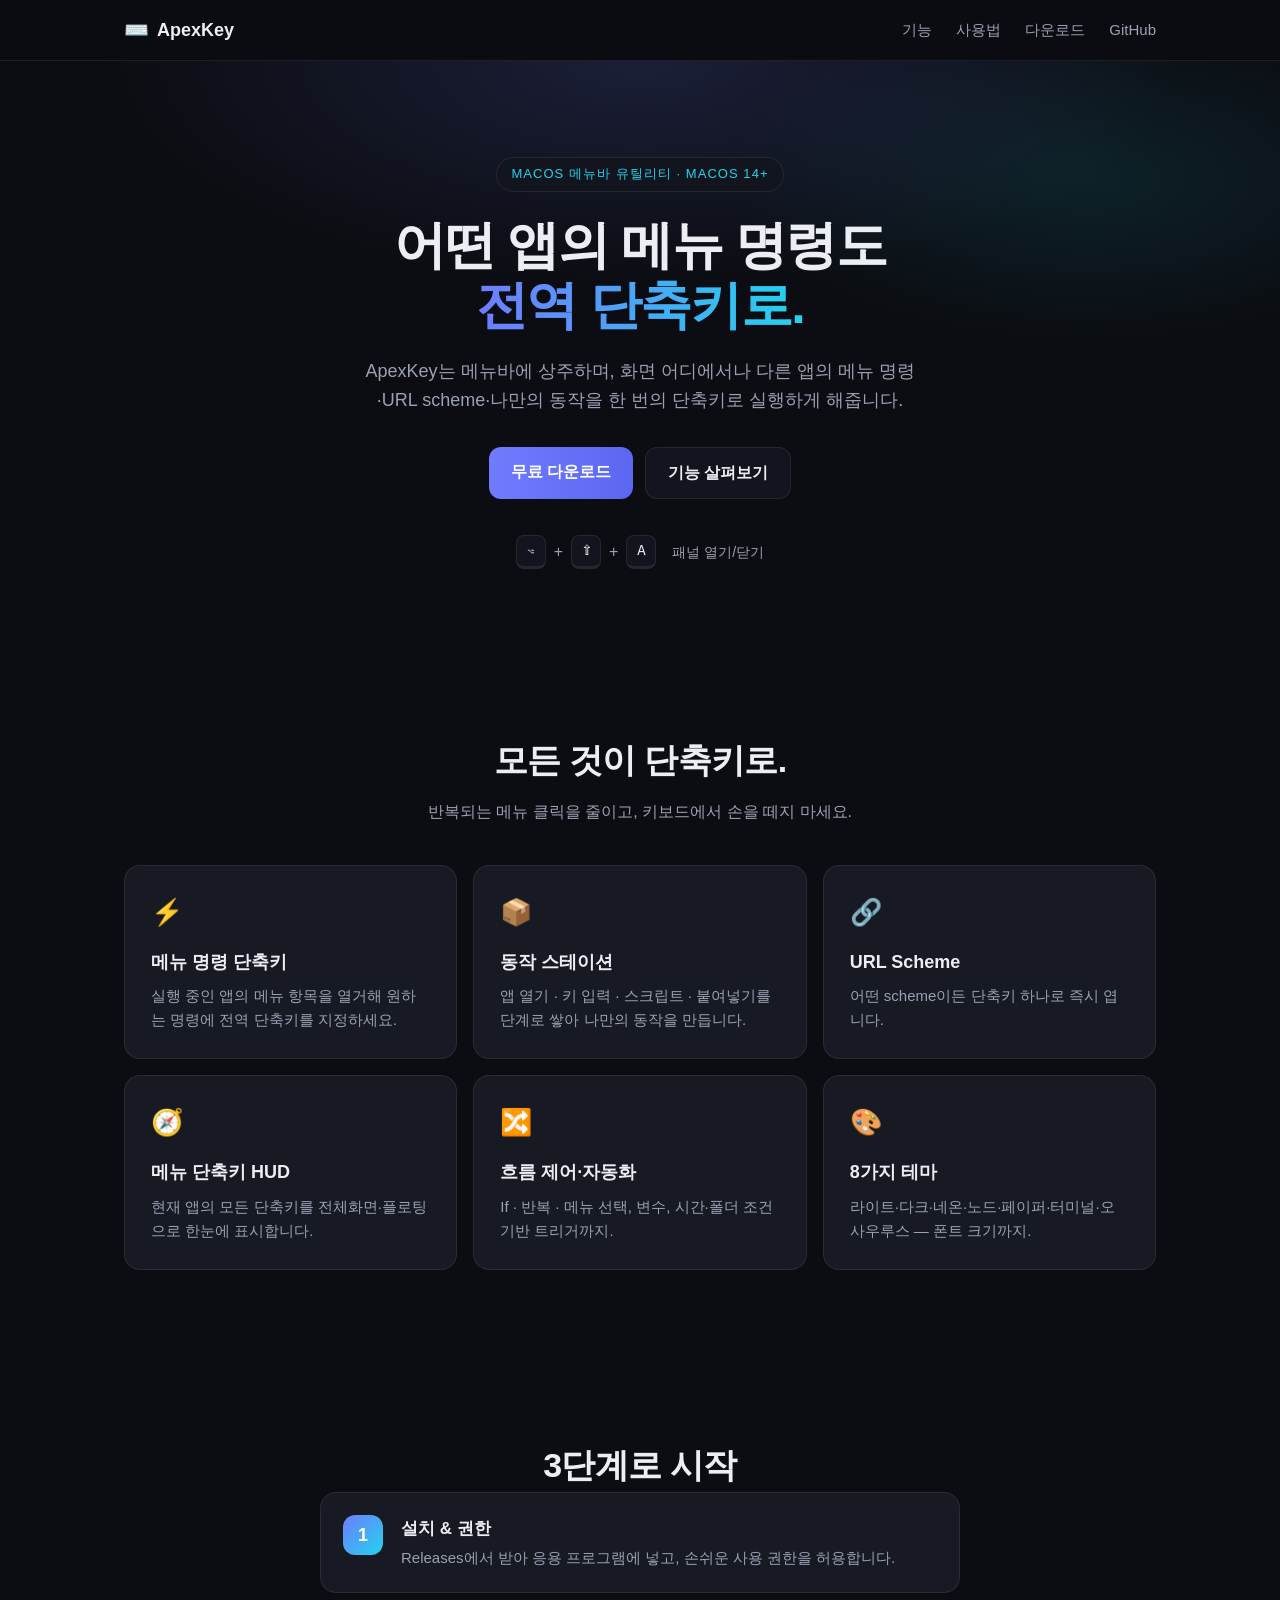
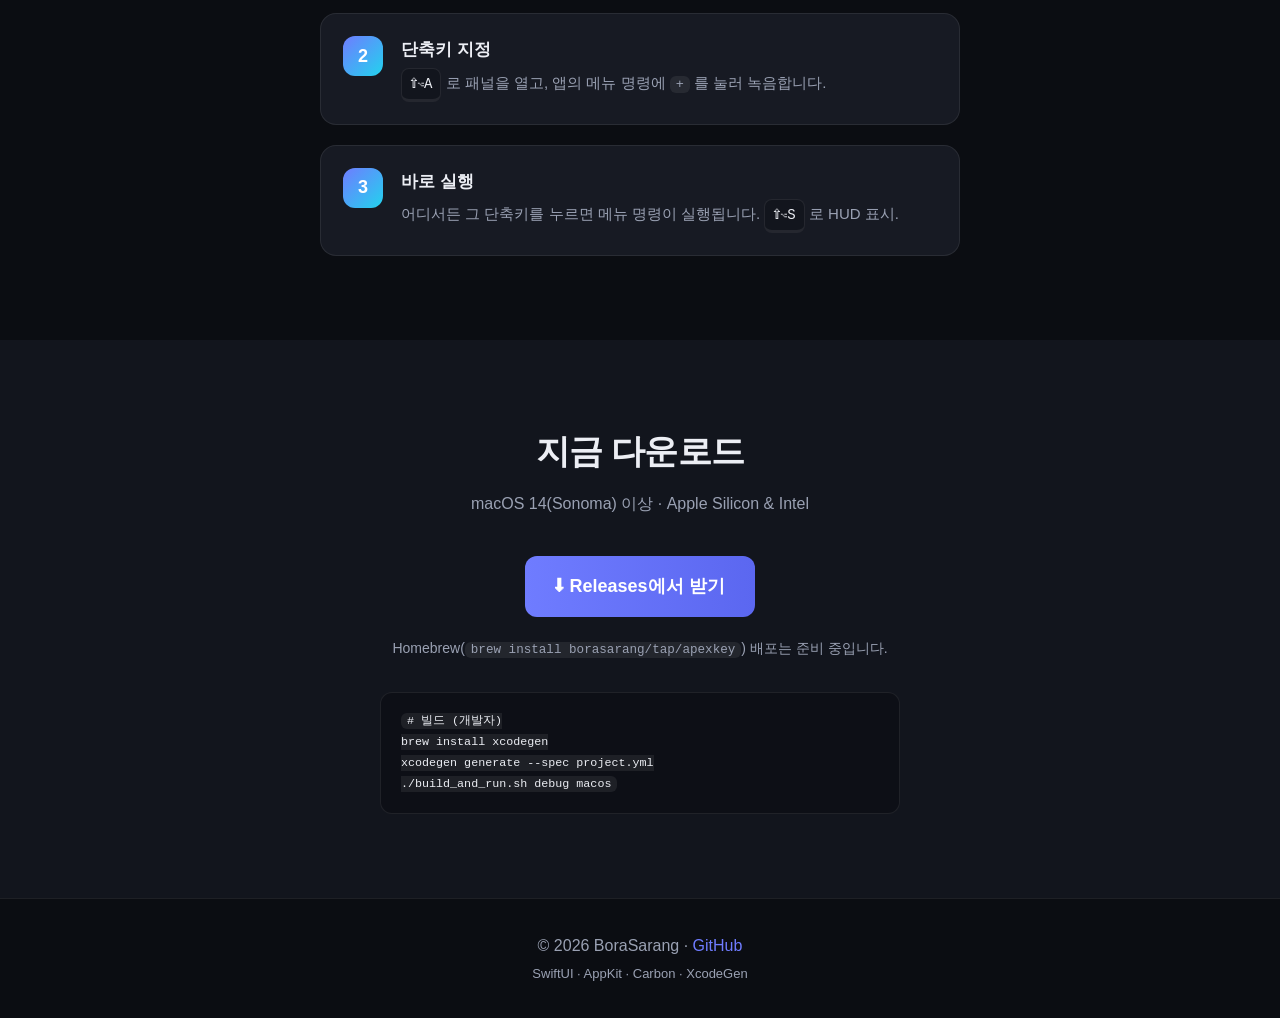
==== website/index.html @ 359d346b "docs(macos): 공개 준비 — README(한·영)·LICENSE(MIT)·GitHub Pages 랜딩 | chore: CHANGELOG 기록" ====
<!DOCTYPE html>
<html lang="ko">
<head>
<meta charset="UTF-8" />
<meta name="viewport" content="width=device-width, initial-scale=1.0" />
<title>ApexKey — 전역 핫키 macOS 메뉴바 런처</title>
<meta name="description" content="ApexKey: macOS 메뉴바 유틸리티. 어떤 앱의 메뉴 명령도 전역 단축키로 실행하세요. URL scheme, 동작 스테이션, 메뉴 단축키 HUD, 8가지 테마." />
<meta property="og:title" content="ApexKey" />
<meta property="og:description" content="전역 핫키 기반 macOS 메뉴바 런처 — 어떤 앱의 메뉴 명령도 단축키로." />
<meta property="og:type" content="website" />
<meta property="og:url" content="https://borasarang.github.io/ApexKey/" />
<link rel="preconnect" href="https://fonts.googleapis.com">
<link rel="stylesheet" href="styles.css" />
</head>
<body>

<header class="nav">
  <div class="nav-inner">
    <a class="brand" href="#">
      <span class="brand-mark">⌨️</span>
      <span class="brand-name">ApexKey</span>
    </a>
    <nav class="nav-links">
      <a href="#features">기능</a>
      <a href="#how">사용법</a>
      <a href="#download">다운로드</a>
      <a href="https://github.com/BoraSarang/ApexKey" target="_blank" rel="noopener">GitHub</a>
    </nav>
  </div>
</header>

<section class="hero">
  <div class="hero-inner">
    <p class="eyebrow">macOS 메뉴바 유틸리티 · macOS 14+</p>
    <h1 class="hero-title">어떤 앱의 메뉴 명령도<br /><span class="grad">전역 단축키로.</span></h1>
    <p class="hero-sub">
      ApexKey는 메뉴바에 상주하며, 화면 어디에서나 다른 앱의 메뉴 명령·URL scheme·나만의 동작을
      한 번의 단축키로 실행하게 해줍니다.
    </p>
    <div class="hero-actions">
      <a class="btn btn-primary" href="#download">무료 다운로드</a>
      <a class="btn btn-ghost" href="#features">기능 살펴보기</a>
    </div>
    <div class="hero-kbd">
      <span class="kbd">⌥</span><span class="plus">+</span><span class="kbd">⇧</span><span class="plus">+</span><span class="kbd">A</span>
      <span class="hero-kbd-label">패널 열기/닫기</span>
    </div>
  </div>
</section>

<section class="features" id="features">
  <div class="wrap">
    <h2 class="section-title">모든 것이 단축키로.</h2>
    <p class="section-sub">반복되는 메뉴 클릭을 줄이고, 키보드에서 손을 떼지 마세요.</p>

    <div class="grid">
      <article class="card">
        <span class="card-icon">⚡</span>
        <h3>메뉴 명령 단축키</h3>
        <p>실행 중인 앱의 메뉴 항목을 열거해 원하는 명령에 전역 단축키를 지정하세요.</p>
      </article>
      <article class="card">
        <span class="card-icon">📦</span>
        <h3>동작 스테이션</h3>
        <p>앱 열기 · 키 입력 · 스크립트 · 붙여넣기를 단계로 쌓아 나만의 동작을 만듭니다.</p>
      </article>
      <article class="card">
        <span class="card-icon">🔗</span>
        <h3>URL Scheme</h3>
        <p>어떤 scheme이든 단축키 하나로 즉시 엽니다.</p>
      </article>
      <article class="card">
        <span class="card-icon">🧭</span>
        <h3>메뉴 단축키 HUD</h3>
        <p>현재 앱의 모든 단축키를 전체화면·플로팅으로 한눈에 표시합니다.</p>
      </article>
      <article class="card">
        <span class="card-icon">🔀</span>
        <h3>흐름 제어·자동화</h3>
        <p>If · 반복 · 메뉴 선택, 변수, 시간·폴더 조건 기반 트리거까지.</p>
      </article>
      <article class="card">
        <span class="card-icon">🎨</span>
        <h3>8가지 테마</h3>
        <p>라이트·다크·네온·노드·페이퍼·터미널·오사우루스 — 폰트 크기까지.</p>
      </article>
    </div>
  </div>
</section>

<section class="how" id="how">
  <div class="wrap">
    <h2 class="section-title">3단계로 시작</h2>
    <ol class="steps">
      <li>
        <span class="step-num">1</span>
        <div>
          <h3>설치 & 권한</h3>
          <p>Releases에서 받아 응용 프로그램에 넣고, 손쉬운 사용 권한을 허용합니다.</p>
        </div>
      </li>
      <li>
        <span class="step-num">2</span>
        <div>
          <h3>단축키 지정</h3>
          <p><span class="kbd">⇧⌥A</span> 로 패널을 열고, 앱의 메뉴 명령에 <code>+</code> 를 눌러 녹음합니다.</p>
        </div>
      </li>
      <li>
        <span class="step-num">3</span>
        <div>
          <h3>바로 실행</h3>
          <p>어디서든 그 단축키를 누르면 메뉴 명령이 실행됩니다. <span class="kbd">⇧⌥S</span> 로 HUD 표시.</p>
        </div>
      </li>
    </ol>
  </div>
</section>

<section class="download" id="download">
  <div class="wrap">
    <h2 class="section-title">지금 다운로드</h2>
    <p class="section-sub">macOS 14(Sonoma) 이상 · Apple Silicon & Intel</p>
    <div class="download-actions">
      <a class="btn btn-primary btn-lg" target="_blank" rel="noopener" href="https://github.com/BoraSarang/ApexKey/releases/latest">
        ⬇ Releases에서 받기
      </a>
    </div>
    <p class="download-note">
      Homebrew(<code>brew install borasarang/tap/apexkey</code>) 배포는 준비 중입니다.
    </p>
    <pre class="code-block"><code># 빌드 (개발자)
brew install xcodegen
xcodegen generate --spec project.yml
./build_and_run.sh debug macos</code></pre>
  </div>
</section>

<footer class="footer">
  <div class="wrap">
    <p>© 2026 BoraSarang · <a href="https://github.com/BoraSarang/ApexKey" target="_blank" rel="noopener">GitHub</a></p>
    <p class="footer-sub">SwiftUI · AppKit · Carbon · XcodeGen</p>
  </div>
</footer>

<script src="script.js"></script>
</body>
</html>
---- website/styles.css ----
:root {
  --bg: #0b0d12;
  --bg-elev: #12151d;
  --card: #171a23;
  --border: rgba(255, 255, 255, 0.08);
  --text: #eceef4;
  --text-muted: #9aa1b3;
  --accent: #6f7cff;
  --accent-2: #22d3ee;
  --radius: 16px;
  --shadow: 0 20px 60px rgba(0, 0, 0, 0.45);
}

* { box-sizing: border-box; margin: 0; padding: 0; }

html { scroll-behavior: smooth; }

body {
  font-family: -apple-system, BlinkMacSystemFont, "SF Pro Text", "Segoe UI", Roboto,
    "Apple SD Gothic Neo", "Noto Sans KR", sans-serif;
  background: var(--bg);
  color: var(--text);
  line-height: 1.6;
  -webkit-font-smoothing: antialiased;
}

a { color: var(--accent); text-decoration: none; }
a:hover { text-decoration: underline; }

/* Nav */
.nav {
  position: sticky; top: 0; z-index: 50;
  backdrop-filter: blur(14px);
  background: rgba(11, 13, 18, 0.7);
  border-bottom: 1px solid var(--border);
}
.nav-inner {
  max-width: 1080px; margin: 0 auto; padding: 14px 24px;
  display: flex; align-items: center; justify-content: space-between;
}
.brand { display: flex; align-items: center; gap: 8px; color: var(--text); font-weight: 700; font-size: 18px; }
.brand-mark { font-size: 20px; }
.nav-links { display: flex; gap: 24px; }
.nav-links a { color: var(--text-muted); font-size: 15px; }
.nav-links a:hover { color: var(--text); text-decoration: none; }

/* Hero */
.hero {
  padding: 96px 24px 80px;
  text-align: center;
  background:
    radial-gradient(60% 55% at 50% 0%, rgba(111, 124, 255, 0.16), transparent 70%),
    radial-gradient(40% 40% at 85% 20%, rgba(34, 211, 238, 0.10), transparent 70%);
}
.hero-inner { max-width: 760px; margin: 0 auto; }
.eyebrow {
  display: inline-block; font-size: 13px; letter-spacing: 0.08em; text-transform: uppercase;
  color: var(--accent-2); padding: 6px 14px; border: 1px solid var(--border);
  border-radius: 999px; background: var(--bg-elev); margin-bottom: 24px;
}
.hero-title { font-size: 52px; font-weight: 800; letter-spacing: -0.03em; line-height: 1.15; }
.grad {
  background: linear-gradient(90deg, var(--accent), var(--accent-2));
  -webkit-background-clip: text; background-clip: text; color: transparent;
}
.hero-sub { margin: 22px auto 32px; max-width: 560px; color: var(--text-muted); font-size: 18px; }
.hero-actions { display: flex; gap: 12px; justify-content: center; flex-wrap: wrap; }

/* Buttons */
.btn {
  display: inline-block; padding: 12px 22px; border-radius: 12px; font-weight: 600; font-size: 16px;
  transition: transform 0.15s ease, box-shadow 0.2s ease; cursor: pointer;
}
.btn-primary { background: linear-gradient(90deg, var(--accent), #5b67f0); color: #fff; }
.btn-primary:hover { text-decoration: none; transform: translateY(-2px); box-shadow: 0 12px 30px rgba(111,124,255,0.35); }
.btn-ghost { border: 1px solid var(--border); color: var(--text); background: var(--bg-elev); }
.btn-ghost:hover { text-decoration: none; border-color: rgba(255,255,255,0.2); }
.btn-lg { padding: 16px 30px; font-size: 18px; }

/* Keycap */
.kbd {
  display: inline-block; min-width: 30px; padding: 4px 8px; text-align: center;
  font-family: "SF Mono", ui-monospace, monospace; font-size: 14px;
  background: var(--bg-elev); border: 1px solid var(--border); border-bottom-width: 3px;
  border-radius: 8px; color: var(--text);
}
.plus { margin: 0 6px; color: var(--text-muted); }
.hero-kbd { margin-top: 36px; display: flex; align-items: center; justify-content: center; gap: 2px; flex-wrap: wrap; }
.hero-kbd-label { margin-left: 14px; color: var(--text-muted); font-size: 14px; }

/* Sections */
.wrap { max-width: 1080px; margin: 0 auto; padding: 0 24px; }
section { padding: 84px 0; }
.section-title { font-size: 34px; font-weight: 800; letter-spacing: -0.02em; text-align: center; }
.section-sub { text-align: center; color: var(--text-muted); margin: 12px 0 40px; }

/* Features grid */
.grid {
  display: grid; grid-template-columns: repeat(auto-fit, minmax(280px, 1fr)); gap: 16px;
}
.card {
  background: var(--card); border: 1px solid var(--border); border-radius: var(--radius);
  padding: 26px; transition: transform 0.18s ease, border-color 0.18s ease;
}
.card:hover { transform: translateY(-4px); border-color: rgba(111,124,255,0.4); }
.card-icon { font-size: 26px; }
.card h3 { margin: 14px 0 8px; font-size: 18px; }
.card p { color: var(--text-muted); font-size: 15px; }

/* How */
.steps { list-style: none; counter-reset: step; max-width: 640px; margin: 0 auto; display: flex; flex-direction: column; gap: 20px; }
.steps li { display: flex; gap: 18px; align-items: flex-start; background: var(--card); border: 1px solid var(--border); border-radius: var(--radius); padding: 22px; }
.step-num {
  flex: 0 0 40px; height: 40px; display: grid; place-items: center;
  border-radius: 12px; font-weight: 800; font-size: 18px;
  background: linear-gradient(135deg, var(--accent), var(--accent-2)); color: #fff;
}
.steps h3 { font-size: 17px; margin-bottom: 4px; }
.steps p { color: var(--text-muted); font-size: 15px; }
code { font-family: "SF Mono", ui-monospace, monospace; background: rgba(255,255,255,0.07); padding: 1px 6px; border-radius: 6px; font-size: 0.9em; }

/* Download */
.download { background: var(--bg-elev); }
.download-actions { display: flex; justify-content: center; margin-top: 8px; }
.download-note { text-align: center; color: var(--text-muted); margin-top: 20px; font-size: 14px; }
.code-block {
  margin: 32px auto 0; max-width: 520px; padding: 18px 20px; border-radius: 12px;
  background: #0d0f16; border: 1px solid var(--border); font-size: 13px; overflow-x: auto;
}

/* Footer */
.footer { border-top: 1px solid var(--border); padding: 34px 0; text-align: center; }
.footer p { color: var(--text-muted); }
.footer-sub { font-size: 13px; margin-top: 6px; }

@media (max-width: 640px) {
  .hero-title { font-size: 36px; }
  .nav-links { display: none; }
  .hero { padding: 64px 18px 56px; }
}
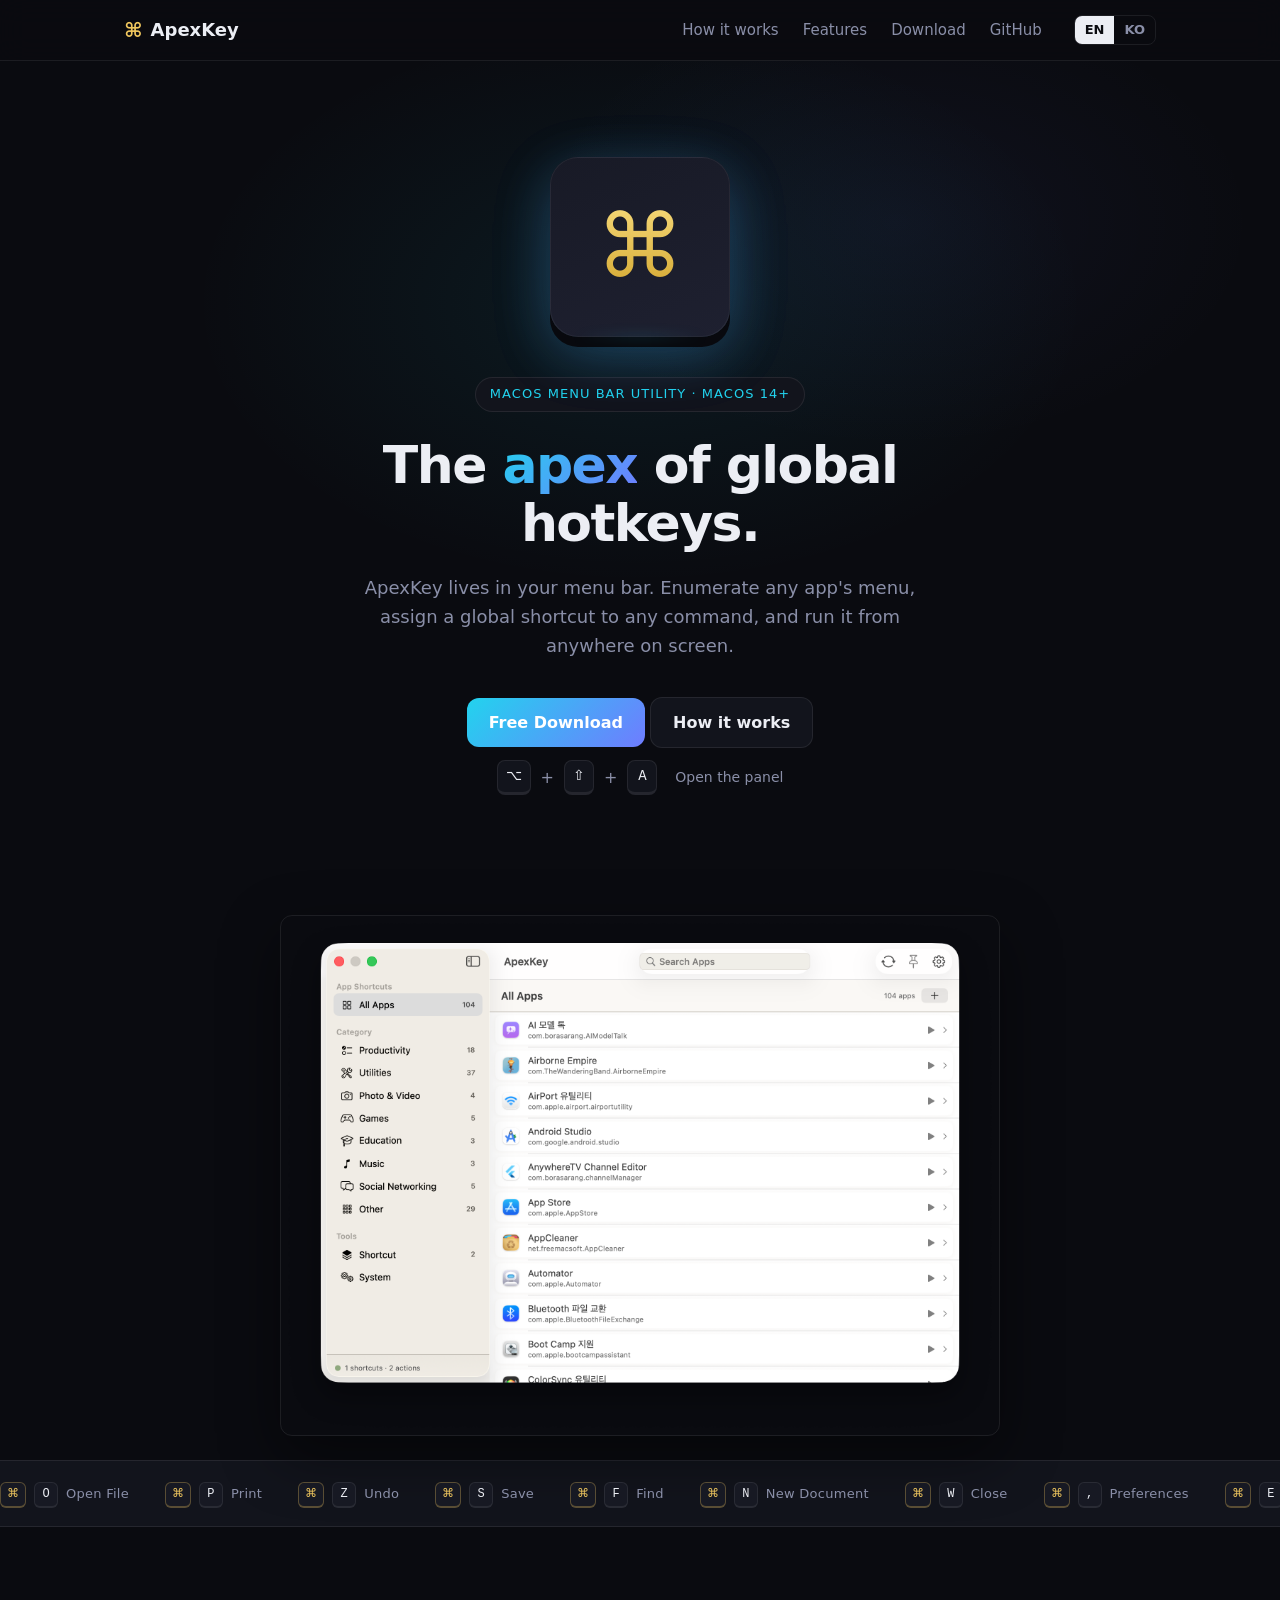
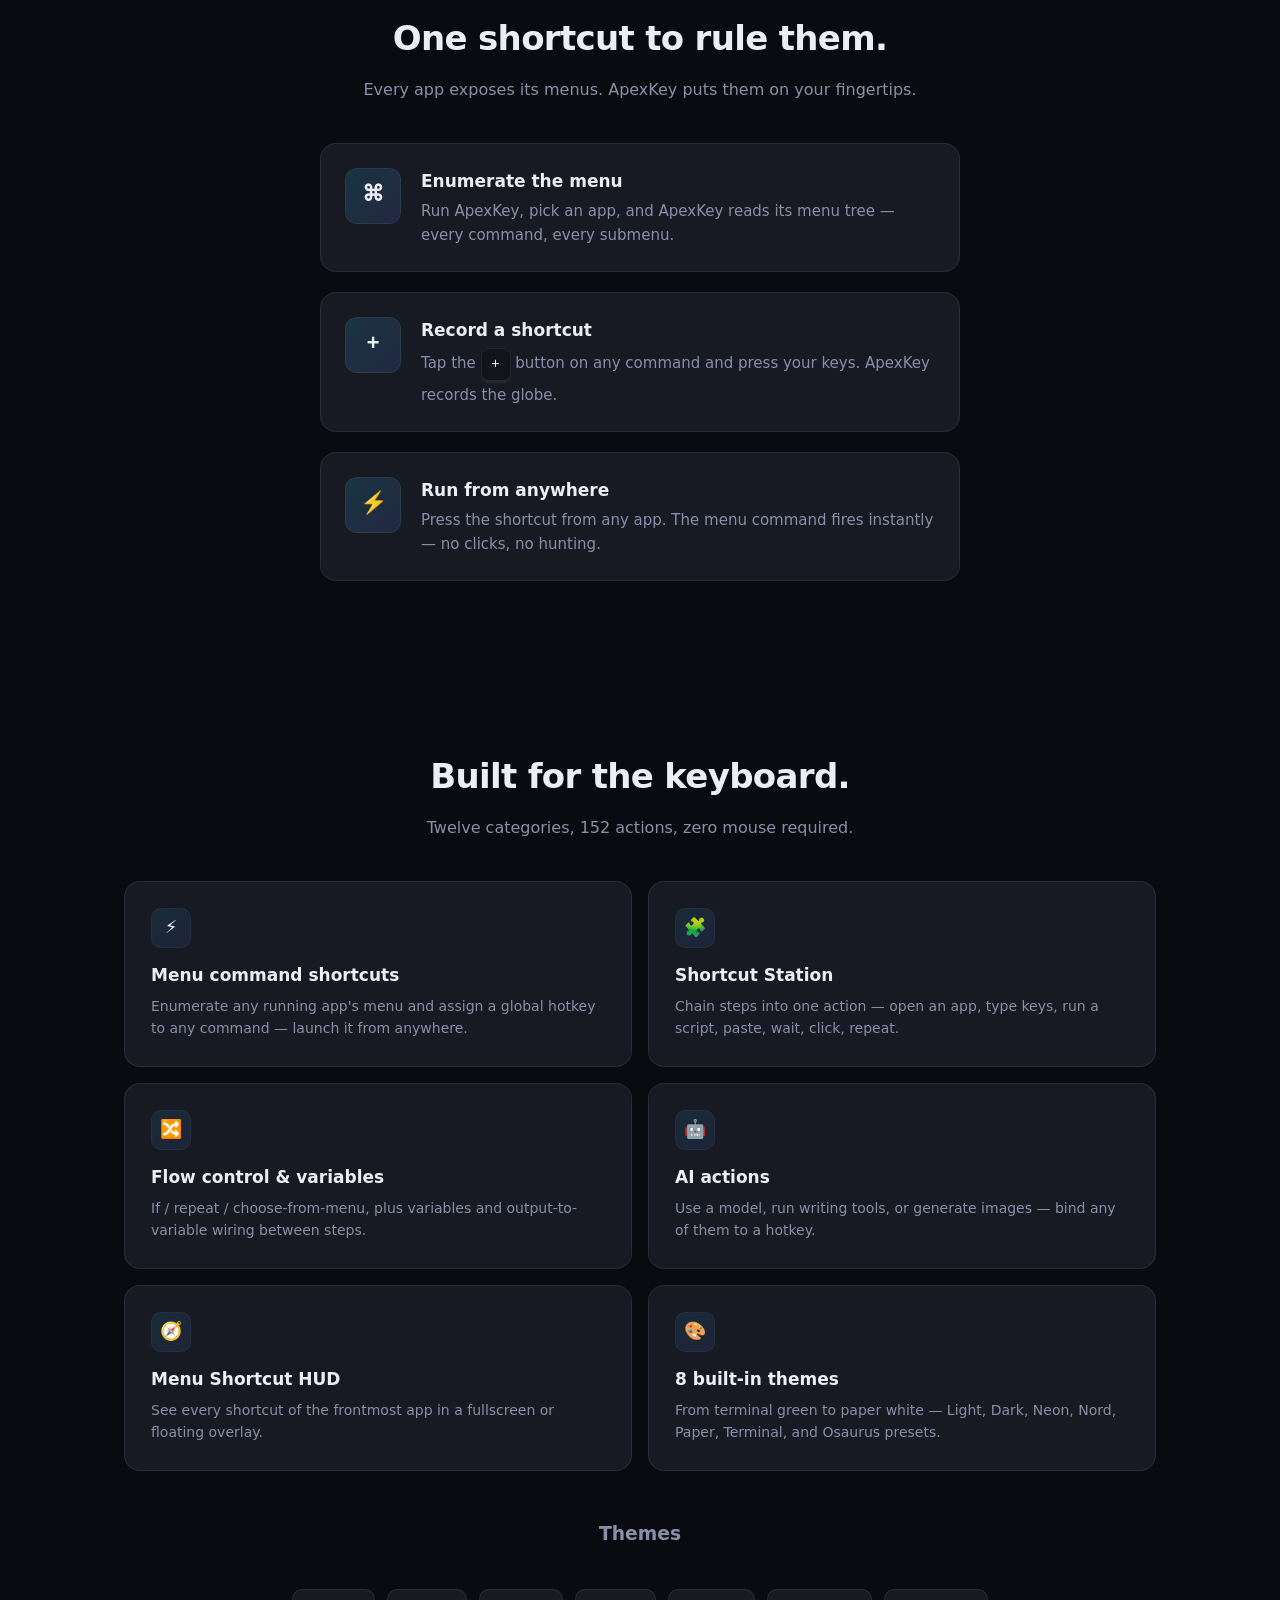
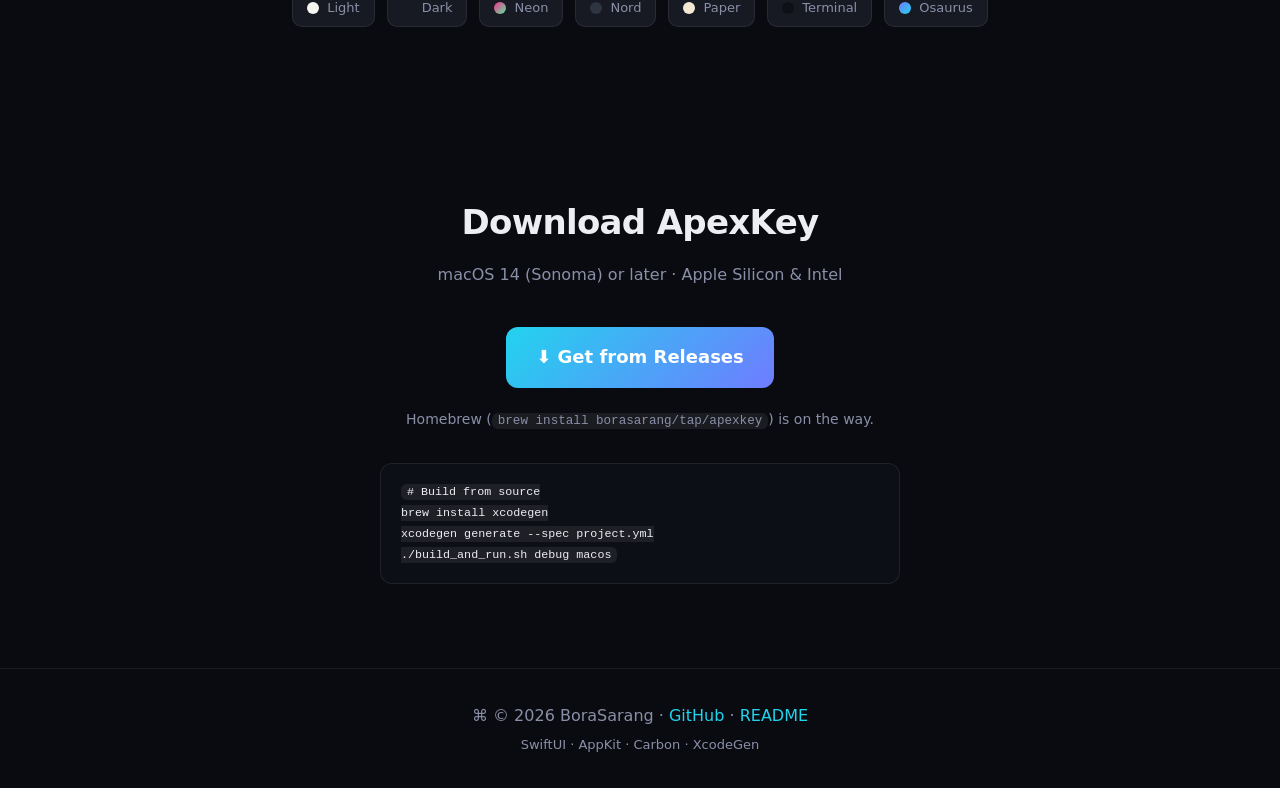
==== commit cb890cb8: "feat(macos): 잔여 문자열 다국어화 완료 + 현지화 가드 + 스크린샷 - 2계층: 모델 displayName/summary + 사용자 노출 에러 로컬라이즈 (550→672" ====
--- a/website/index.html
+++ b/website/index.html
@@ -1,15 +1,14 @@
 <!DOCTYPE html>
-<html lang="ko">
+<html lang="en">
 <head>
 <meta charset="UTF-8" />
 <meta name="viewport" content="width=device-width, initial-scale=1.0" />
-<title>ApexKey — 전역 핫키 macOS 메뉴바 런처</title>
-<meta name="description" content="ApexKey: macOS 메뉴바 유틸리티. 어떤 앱의 메뉴 명령도 전역 단축키로 실행하세요. URL scheme, 동작 스테이션, 메뉴 단축키 HUD, 8가지 테마." />
+<title>ApexKey — The apex of global hotkeys</title>
+<meta name="description" content="ApexKey is a global-hotkey macOS menu bar launcher. Enumerate any app's menu, assign a shortcut to any command, and run it from anywhere. Shortcut Station, automation, AI actions, 8 themes." />
 <meta property="og:title" content="ApexKey" />
-<meta property="og:description" content="전역 핫키 기반 macOS 메뉴바 런처 — 어떤 앱의 메뉴 명령도 단축키로." />
+<meta property="og:description" content="The apex of global hotkeys — trigger any app's menu command with a shortcut." />
 <meta property="og:type" content="website" />
 <meta property="og:url" content="https://borasarang.github.io/ApexKey/" />
-<link rel="preconnect" href="https://fonts.googleapis.com">
 <link rel="stylesheet" href="styles.css" />
 </head>
 <body>
@@ -17,119 +16,206 @@
 <header class="nav">
   <div class="nav-inner">
     <a class="brand" href="#">
-      <span class="brand-mark">⌨️</span>
+      <span class="brand-mark">⌘</span>
       <span class="brand-name">ApexKey</span>
     </a>
     <nav class="nav-links">
-      <a href="#features">기능</a>
-      <a href="#how">사용법</a>
-      <a href="#download">다운로드</a>
+      <a href="#how">How it works</a>
+      <a href="#features">Features</a>
+      <a href="#download">Download</a>
       <a href="https://github.com/BoraSarang/ApexKey" target="_blank" rel="noopener">GitHub</a>
+      <span class="lang-toggle">
+        <a href="index.html" class="active">EN</a>
+        <a href="ko/index.html">KO</a>
+      </span>
     </nav>
   </div>
 </header>
 
 <section class="hero">
   <div class="hero-inner">
-    <p class="eyebrow">macOS 메뉴바 유틸리티 · macOS 14+</p>
-    <h1 class="hero-title">어떤 앱의 메뉴 명령도<br /><span class="grad">전역 단축키로.</span></h1>
+    <div class="keycap-hero" role="img" aria-label="Command key"></div>
+    <p class="eyebrow">macOS menu bar utility · macOS 14+</p>
+    <h1 class="hero-title">The <span class="grad">apex</span> of global hotkeys.</h1>
     <p class="hero-sub">
-      ApexKey는 메뉴바에 상주하며, 화면 어디에서나 다른 앱의 메뉴 명령·URL scheme·나만의 동작을
-      한 번의 단축키로 실행하게 해줍니다.
+      ApexKey lives in your menu bar. Enumerate any app's menu, assign a global
+      shortcut to any command, and run it from anywhere on screen.
     </p>
     <div class="hero-actions">
-      <a class="btn btn-primary" href="#download">무료 다운로드</a>
-      <a class="btn btn-ghost" href="#features">기능 살펴보기</a>
+      <a class="btn btn-primary" href="#download">Free Download</a>
+      <a class="btn btn-ghost" href="#how">How it works</a>
     </div>
     <div class="hero-kbd">
       <span class="kbd">⌥</span><span class="plus">+</span><span class="kbd">⇧</span><span class="plus">+</span><span class="kbd">A</span>
-      <span class="hero-kbd-label">패널 열기/닫기</span>
-    </div>
-  </div>
-</section>
-
-<section class="features" id="features">
-  <div class="wrap">
-    <h2 class="section-title">모든 것이 단축키로.</h2>
-    <p class="section-sub">반복되는 메뉴 클릭을 줄이고, 키보드에서 손을 떼지 마세요.</p>
-
-    <div class="grid">
-      <article class="card">
-        <span class="card-icon">⚡</span>
-        <h3>메뉴 명령 단축키</h3>
-        <p>실행 중인 앱의 메뉴 항목을 열거해 원하는 명령에 전역 단축키를 지정하세요.</p>
-      </article>
-      <article class="card">
-        <span class="card-icon">📦</span>
-        <h3>동작 스테이션</h3>
-        <p>앱 열기 · 키 입력 · 스크립트 · 붙여넣기를 단계로 쌓아 나만의 동작을 만듭니다.</p>
-      </article>
-      <article class="card">
-        <span class="card-icon">🔗</span>
-        <h3>URL Scheme</h3>
-        <p>어떤 scheme이든 단축키 하나로 즉시 엽니다.</p>
-      </article>
-      <article class="card">
-        <span class="card-icon">🧭</span>
-        <h3>메뉴 단축키 HUD</h3>
-        <p>현재 앱의 모든 단축키를 전체화면·플로팅으로 한눈에 표시합니다.</p>
-      </article>
-      <article class="card">
-        <span class="card-icon">🔀</span>
-        <h3>흐름 제어·자동화</h3>
-        <p>If · 반복 · 메뉴 선택, 변수, 시간·폴더 조건 기반 트리거까지.</p>
-      </article>
-      <article class="card">
-        <span class="card-icon">🎨</span>
-        <h3>8가지 테마</h3>
-        <p>라이트·다크·네온·노드·페이퍼·터미널·오사우루스 — 폰트 크기까지.</p>
-      </article>
-    </div>
-  </div>
-</section>
-
-<section class="how" id="how">
-  <div class="wrap">
-    <h2 class="section-title">3단계로 시작</h2>
+      <span class="hero-kbd-label">Open the panel</span>
+    </div>
+  </div>
+</section>
+
+<section class="app-preview">
+  <img src="img/main_en.png" alt="ApexKey main panel — English" loading="lazy" />
+</section>
+
+<div class="marquee" aria-hidden="true">
+  <div class="marquee-track">
+    <span class="marquee-item"><span class="kbd-sm gold">⌘</span><span class="kbd-sm">O</span><span class="marquee-label">Open File</span></span>
+    <span class="marquee-item"><span class="kbd-sm gold">⌘</span><span class="kbd-sm">P</span><span class="marquee-label">Print</span></span>
+    <span class="marquee-item"><span class="kbd-sm gold">⌘</span><span class="kbd-sm">Z</span><span class="marquee-label">Undo</span></span>
+    <span class="marquee-item"><span class="kbd-sm gold">⌘</span><span class="kbd-sm">S</span><span class="marquee-label">Save</span></span>
+    <span class="marquee-item"><span class="kbd-sm gold">⌘</span><span class="kbd-sm">F</span><span class="marquee-label">Find</span></span>
+    <span class="marquee-item"><span class="kbd-sm gold">⌘</span><span class="kbd-sm">N</span><span class="marquee-label">New Document</span></span>
+    <span class="marquee-item"><span class="kbd-sm gold">⌘</span><span class="kbd-sm">W</span><span class="marquee-label">Close</span></span>
+    <span class="marquee-item"><span class="kbd-sm gold">⌘</span><span class="kbd-sm">,</span><span class="marquee-label">Preferences</span></span>
+    <span class="marquee-item"><span class="kbd-sm gold">⌘</span><span class="kbd-sm">E</span><span class="marquee-label">Reveal in Finder</span></span>
+    <span class="marquee-item"><span class="kbd-sm gold">⌘</span><span class="kbd-sm">R</span><span class="marquee-label">Rotate</span></span>
+    <span class="marquee-item"><span class="kbd-sm gold">⌘</span><span class="kbd-sm">G</span><span class="marquee-label">Find Next</span></span>
+    <span class="marquee-item"><span class="kbd-sm gold">⌘</span><span class="kbd-sm">C</span><span class="marquee-label">Copy</span></span>
+    <span class="marquee-item"><span class="kbd-sm gold">⌘</span><span class="kbd-sm">V</span><span class="marquee-label">Paste</span></span>
+    <span class="marquee-item"><span class="kbd-sm gold">⌘</span><span class="kbd-sm">Q</span><span class="marquee-label">Quit</span></span>
+    <span class="marquee-item"><span class="kbd-sm gold">⌘</span><span class="kbd-sm">Space</span><span class="marquee-label">Spotlight</span></span>
+    <span class="marquee-item"><span class="kbd-sm gold">⌘</span><span class="kbd-sm">B</span><span class="marquee-label">Bold</span></span>
+    <span class="marquee-item"><span class="kbd-sm gold">⌘</span><span class="kbd-sm">T</span><span class="marquee-label">New Tab</span></span>
+    <span class="marquee-item"><span class="kbd-sm gold">⌘</span><span class="kbd-sm">1</span><span class="marquee-label">First Space</span></span>
+    <span class="marquee-item"><span class="kbd-sm gold">⌘</span><span class="kbd-sm">H</span><span class="marquee-label">Hide App</span></span>
+    <span class="marquee-item"><span class="kbd-sm gold">⌘</span><span class="kbd-sm">A</span><span class="marquee-label">Select All</span></span>
+    <span class="marquee-item"><span class="kbd-sm gold">⌘</span><span class="kbd-sm">+</span><span class="marquee-label">Zoom In</span></span>
+    <span class="marquee-item"><span class="kbd-sm gold">⌘</span><span class="kbd-sm">,</span><span class="marquee-label">Settings</span></span>
+    <span class="marquee-item"><span class="kbd-sm gold">⌘</span><span class="kbd-sm">E</span><span class="marquee-label">Use Selection for Find</span></span>
+    <span class="marquee-item"><span class="kbd-sm gold">⌘</span><span class="kbd-sm">R</span><span class="marquee-label">Show in Finder</span></span>
+    <span class="marquee-item"><span class="kbd-sm gold">⌘</span><span class="kbd-sm">N</span><span class="marquee-label">New Note</span></span>
+    <span class="marquee-item"><span class="kbd-sm gold">⌘</span><span class="kbd-sm">M</span><span class="marquee-label">Minimize</span></span>
+    <span class="marquee-item"><span class="kbd-sm gold">⌘</span><span class="kbd-sm">D</span><span class="marquee-label">Bookmark</span></span>
+    <span class="marquee-item"><span class="kbd-sm gold">⌘</span><span class="kbd-sm">L</span><span class="marquee-label">Address Bar</span></span>
+    <span class="marquee-item"><span class="kbd-sm gold">⌘</span><span class="kbd-sm">K</span><span class="marquee-label">Command Palette</span></span>
+    <span class="marquee-item"><span class="kbd-sm gold">⌘</span><span class="kbd-sm">I</span><span class="marquee-label">Get Info</span></span>
+    <span class="marquee-item"><span class="kbd-sm gold">⌘</span><span class="kbd-sm">O</span><span class="marquee-label">Open File</span></span>
+    <span class="marquee-item"><span class="kbd-sm gold">⌘</span><span class="kbd-sm">P</span><span class="marquee-label">Print</span></span>
+    <span class="marquee-item"><span class="kbd-sm gold">⌘</span><span class="kbd-sm">Z</span><span class="marquee-label">Undo</span></span>
+    <span class="marquee-item"><span class="kbd-sm gold">⌘</span><span class="kbd-sm">S</span><span class="marquee-label">Save</span></span>
+    <span class="marquee-item"><span class="kbd-sm gold">⌘</span><span class="kbd-sm">F</span><span class="marquee-label">Find</span></span>
+    <span class="marquee-item"><span class="kbd-sm gold">⌘</span><span class="kbd-sm">N</span><span class="marquee-label">New Document</span></span>
+    <span class="marquee-item"><span class="kbd-sm gold">⌘</span><span class="kbd-sm">W</span><span class="marquee-label">Close</span></span>
+    <span class="marquee-item"><span class="kbd-sm gold">⌘</span><span class="kbd-sm">,</span><span class="marquee-label">Preferences</span></span>
+    <span class="marquee-item"><span class="kbd-sm gold">⌘</span><span class="kbd-sm">E</span><span class="marquee-label">Reveal in Finder</span></span>
+    <span class="marquee-item"><span class="kbd-sm gold">⌘</span><span class="kbd-sm">R</span><span class="marquee-label">Rotate</span></span>
+    <span class="marquee-item"><span class="kbd-sm gold">⌘</span><span class="kbd-sm">G</span><span class="marquee-label">Find Next</span></span>
+    <span class="marquee-item"><span class="kbd-sm gold">⌘</span><span class="kbd-sm">C</span><span class="marquee-label">Copy</span></span>
+    <span class="marquee-item"><span class="kbd-sm gold">⌘</span><span class="kbd-sm">V</span><span class="marquee-label">Paste</span></span>
+    <span class="marquee-item"><span class="kbd-sm gold">⌘</span><span class="kbd-sm">Q</span><span class="marquee-label">Quit</span></span>
+    <span class="marquee-item"><span class="kbd-sm gold">⌘</span><span class="kbd-sm">Space</span><span class="marquee-label">Spotlight</span></span>
+    <span class="marquee-item"><span class="kbd-sm gold">⌘</span><span class="kbd-sm">B</span><span class="marquee-label">Bold</span></span>
+    <span class="marquee-item"><span class="kbd-sm gold">⌘</span><span class="kbd-sm">T</span><span class="marquee-label">New Tab</span></span>
+    <span class="marquee-item"><span class="kbd-sm gold">⌘</span><span class="kbd-sm">1</span><span class="marquee-label">First Space</span></span>
+    <span class="marquee-item"><span class="kbd-sm gold">⌘</span><span class="kbd-sm">H</span><span class="marquee-label">Hide App</span></span>
+    <span class="marquee-item"><span class="kbd-sm gold">⌘</span><span class="kbd-sm">A</span><span class="marquee-label">Select All</span></span>
+    <span class="marquee-item"><span class="kbd-sm gold">⌘</span><span class="kbd-sm">+</span><span class="marquee-label">Zoom In</span></span>
+    <span class="marquee-item"><span class="kbd-sm gold">⌘</span><span class="kbd-sm">,</span><span class="marquee-label">Settings</span></span>
+    <span class="marquee-item"><span class="kbd-sm gold">⌘</span><span class="kbd-sm">E</span><span class="marquee-label">Use Selection for Find</span></span>
+    <span class="marquee-item"><span class="kbd-sm gold">⌘</span><span class="kbd-sm">R</span><span class="marquee-label">Show in Finder</span></span>
+    <span class="marquee-item"><span class="kbd-sm gold">⌘</span><span class="kbd-sm">N</span><span class="marquee-label">New Note</span></span>
+    <span class="marquee-item"><span class="kbd-sm gold">⌘</span><span class="kbd-sm">M</span><span class="marquee-label">Minimize</span></span>
+    <span class="marquee-item"><span class="kbd-sm gold">⌘</span><span class="kbd-sm">D</span><span class="marquee-label">Bookmark</span></span>
+    <span class="marquee-item"><span class="kbd-sm gold">⌘</span><span class="kbd-sm">L</span><span class="marquee-label">Address Bar</span></span>
+    <span class="marquee-item"><span class="kbd-sm gold">⌘</span><span class="kbd-sm">K</span><span class="marquee-label">Command Palette</span></span>
+    <span class="marquee-item"><span class="kbd-sm gold">⌘</span><span class="kbd-sm">I</span><span class="marquee-label">Get Info</span></span>
+  </div>
+</div>
+
+<section id="how">
+  <div class="wrap">
+    <h2 class="section-title">One shortcut to rule them.</h2>
+    <p class="section-sub">Every app exposes its menus. ApexKey puts them on your fingertips.</p>
+
     <ol class="steps">
-      <li>
-        <span class="step-num">1</span>
+      <li class="step">
+        <span class="step-keycap">⌘</span>
         <div>
-          <h3>설치 & 권한</h3>
-          <p>Releases에서 받아 응용 프로그램에 넣고, 손쉬운 사용 권한을 허용합니다.</p>
+          <h3>Enumerate the menu</h3>
+          <p>Run ApexKey, pick an app, and ApexKey reads its menu tree — every command, every submenu.</p>
         </div>
       </li>
-      <li>
-        <span class="step-num">2</span>
+      <li class="step">
+        <span class="step-keycap">+</span>
         <div>
-          <h3>단축키 지정</h3>
-          <p><span class="kbd">⇧⌥A</span> 로 패널을 열고, 앱의 메뉴 명령에 <code>+</code> 를 눌러 녹음합니다.</p>
+          <h3>Record a shortcut</h3>
+          <p>Tap the <span class="kbd">+</span> button on any command and press your keys. ApexKey records the globe.</p>
         </div>
       </li>
-      <li>
-        <span class="step-num">3</span>
+      <li class="step">
+        <span class="step-keycap">⚡</span>
         <div>
-          <h3>바로 실행</h3>
-          <p>어디서든 그 단축키를 누르면 메뉴 명령이 실행됩니다. <span class="kbd">⇧⌥S</span> 로 HUD 표시.</p>
+          <h3>Run from anywhere</h3>
+          <p>Press the shortcut from any app. The menu command fires instantly — no clicks, no hunting.</p>
         </div>
       </li>
     </ol>
   </div>
 </section>
 
-<section class="download" id="download">
-  <div class="wrap">
-    <h2 class="section-title">지금 다운로드</h2>
-    <p class="section-sub">macOS 14(Sonoma) 이상 · Apple Silicon & Intel</p>
+<section id="features">
+  <div class="wrap">
+    <h2 class="section-title">Built for the keyboard.</h2>
+    <p class="section-sub">Twelve categories, 152 actions, zero mouse required.</p>
+
+    <div class="feature-grid">
+      <article class="feature-card">
+        <span class="feature-icon">⚡</span>
+        <h3>Menu command shortcuts</h3>
+        <p>Enumerate any running app's menu and assign a global hotkey to any command — launch it from anywhere.</p>
+      </article>
+      <article class="feature-card">
+        <span class="feature-icon">🧩</span>
+        <h3>Shortcut Station</h3>
+        <p>Chain steps into one action — open an app, type keys, run a script, paste, wait, click, repeat.</p>
+      </article>
+      <article class="feature-card">
+        <span class="feature-icon">🔀</span>
+        <h3>Flow control &amp; variables</h3>
+        <p>If / repeat / choose-from-menu, plus variables and output-to-variable wiring between steps.</p>
+      </article>
+      <article class="feature-card">
+        <span class="feature-icon">🤖</span>
+        <h3>AI actions</h3>
+        <p>Use a model, run writing tools, or generate images — bind any of them to a hotkey.</p>
+      </article>
+      <article class="feature-card">
+        <span class="feature-icon">🧭</span>
+        <h3>Menu Shortcut HUD</h3>
+        <p>See every shortcut of the frontmost app in a fullscreen or floating overlay.</p>
+      </article>
+      <article class="feature-card">
+        <span class="feature-icon">🎨</span>
+        <h3>8 built-in themes</h3>
+        <p>From terminal green to paper white — Light, Dark, Neon, Nord, Paper, Terminal, and Osaurus presets.</p>
+      </article>
+    </div>
+
+    <h3 class="section-sub" style="margin-top:48px;">Themes</h3>
+    <div class="theme-strip">
+      <span class="theme-chip"><span class="theme-swatch" style="background:#f5f5f2;"></span>Light</span>
+      <span class="theme-chip"><span class="theme-swatch" style="background:#171923;"></span>Dark</span>
+      <span class="theme-chip"><span class="theme-swatch" style="background:linear-gradient(135deg,#ff2d95,#51e898);"></span>Neon</span>
+      <span class="theme-chip"><span class="theme-swatch" style="background:#2e3440;"></span>Nord</span>
+      <span class="theme-chip"><span class="theme-swatch" style="background:#f3e9d2;"></span>Paper</span>
+      <span class="theme-chip"><span class="theme-swatch" style="background:#0d1117;"></span>Terminal</span>
+      <span class="theme-chip"><span class="theme-swatch" style="background:linear-gradient(135deg,#6f7cff,#22d3ee);"></span>Osaurus</span>
+    </div>
+  </div>
+</section>
+
+<section id="download">
+  <div class="wrap">
+    <h2 class="section-title">Download ApexKey</h2>
+    <p class="section-sub">macOS 14 (Sonoma) or later · Apple Silicon &amp; Intel</p>
     <div class="download-actions">
       <a class="btn btn-primary btn-lg" target="_blank" rel="noopener" href="https://github.com/BoraSarang/ApexKey/releases/latest">
-        ⬇ Releases에서 받기
+        ⬇ Get from Releases
       </a>
     </div>
     <p class="download-note">
-      Homebrew(<code>brew install borasarang/tap/apexkey</code>) 배포는 준비 중입니다.
+      Homebrew (<code>brew install borasarang/tap/apexkey</code>) is on the way.
     </p>
-    <pre class="code-block"><code># 빌드 (개발자)
+    <pre class="code-block"><code># Build from source
 brew install xcodegen
 xcodegen generate --spec project.yml
 ./build_and_run.sh debug macos</code></pre>
@@ -138,11 +224,11 @@
 
 <footer class="footer">
   <div class="wrap">
-    <p>© 2026 BoraSarang · <a href="https://github.com/BoraSarang/ApexKey" target="_blank" rel="noopener">GitHub</a></p>
+    <p>⌘ © 2026 BoraSarang · <a href="https://github.com/BoraSarang/ApexKey" target="_blank" rel="noopener">GitHub</a> · <a href="https://github.com/BoraSarang/ApexKey/blob/main/README.md" target="_blank" rel="noopener">README</a></p>
     <p class="footer-sub">SwiftUI · AppKit · Carbon · XcodeGen</p>
   </div>
 </footer>
 
 <script src="script.js"></script>
 </body>
-</html>
+</html>
--- a/website/styles.css
+++ b/website/styles.css
@@ -1,37 +1,40 @@
 :root {
-  --bg: #0b0d12;
-  --bg-elev: #12151d;
-  --card: #171a23;
+  --bg: #0a0b10;
+  --bg-elev: #12141c;
+  --card: #171923;
   --border: rgba(255, 255, 255, 0.08);
   --text: #eceef4;
-  --text-muted: #9aa1b3;
-  --accent: #6f7cff;
-  --accent-2: #22d3ee;
+  --text-muted: #8a8fa8;
+  --teal: #22d3ee;
+  --purple: #6f7cff;
+  --gold: #f0c75e;
+  --grad: linear-gradient(135deg, var(--teal), var(--purple));
   --radius: 16px;
   --shadow: 0 20px 60px rgba(0, 0, 0, 0.45);
 }
 
 * { box-sizing: border-box; margin: 0; padding: 0; }
 
-html { scroll-behavior: smooth; }
+html { scroll-behavior: smooth; overflow-x: clip; }
+html, body { overflow-x: clip; }
 
 body {
-  font-family: -apple-system, BlinkMacSystemFont, "SF Pro Text", "Segoe UI", Roboto,
-    "Apple SD Gothic Neo", "Noto Sans KR", sans-serif;
+  font-family: -apple-system, BlinkMacSystemFont, "SF Pro Text", system-ui,
+    "Apple SD Gothic Neo", sans-serif;
   background: var(--bg);
   color: var(--text);
   line-height: 1.6;
   -webkit-font-smoothing: antialiased;
 }
 
-a { color: var(--accent); text-decoration: none; }
+a { color: var(--teal); text-decoration: none; }
 a:hover { text-decoration: underline; }
 
-/* Nav */
+/* ─── Nav ─────────────────────────────────────── */
 .nav {
   position: sticky; top: 0; z-index: 50;
   backdrop-filter: blur(14px);
-  background: rgba(11, 13, 18, 0.7);
+  background: rgba(10, 11, 16, 0.7);
   border-bottom: 1px solid var(--border);
 }
 .nav-inner {
@@ -39,45 +42,115 @@
   display: flex; align-items: center; justify-content: space-between;
 }
 .brand { display: flex; align-items: center; gap: 8px; color: var(--text); font-weight: 700; font-size: 18px; }
-.brand-mark { font-size: 20px; }
-.nav-links { display: flex; gap: 24px; }
+.brand:hover { text-decoration: none; }
+.brand-mark { font-size: 20px; color: var(--gold); }
+.nav-links { display: flex; gap: 24px; align-items: center; }
 .nav-links a { color: var(--text-muted); font-size: 15px; }
 .nav-links a:hover { color: var(--text); text-decoration: none; }
 
-/* Hero */
+/* Language toggle */
+.lang-toggle {
+  display: inline-flex; gap: 0;
+  border: 1px solid var(--border); border-radius: 8px;
+  overflow: hidden; margin-left: 8px;
+}
+.lang-toggle a {
+  display: block; padding: 4px 10px;
+  font-size: 13px; font-weight: 600;
+  color: var(--text-muted); background: transparent;
+  transition: background 0.15s, color 0.15s;
+}
+.lang-toggle a:hover { text-decoration: none; color: var(--text); background: rgba(255,255,255,0.05); }
+.lang-toggle a.active {
+  color: var(--bg); background: var(--text);
+}
+
+/* ─── Hero ────────────────────────────────────── */
 .hero {
-  padding: 96px 24px 80px;
+  padding: 96px 24px 72px;
   text-align: center;
+  position: relative;
+  overflow: hidden;
+}
+.hero::before {
+  content: "";
+  position: absolute; inset: 0;
   background:
-    radial-gradient(60% 55% at 50% 0%, rgba(111, 124, 255, 0.16), transparent 70%),
-    radial-gradient(40% 40% at 85% 20%, rgba(34, 211, 238, 0.10), transparent 70%);
-}
-.hero-inner { max-width: 760px; margin: 0 auto; }
+    radial-gradient(50% 50% at 50% 30%, rgba(34,211,238,0.08), transparent 70%),
+    radial-gradient(40% 40% at 70% 20%, rgba(111,124,255,0.06), transparent 70%);
+  pointer-events: none;
+}
+.hero-inner { max-width: 760px; margin: 0 auto; position: relative; }
+
+/* Keycap hero — Command Key Symbolic */
+.keycap-hero {
+  width: 180px; height: 180px;
+  margin: 0 auto 40px;
+  border-radius: 28px;
+  background: linear-gradient(160deg, #181a26, #1e2030);
+  border: 1px solid rgba(255,255,255,0.06);
+  display: grid; place-items: center;
+  position: relative;
+  box-shadow:
+    0 10px 0 #08090e,
+    0 16px 60px rgba(34,211,238,0.18),
+    0 16px 60px rgba(111,124,255,0.18);
+}
+.keycap-hero::before {
+  content: "\2318";
+  font-size: 88px; font-weight: 500;
+  color: var(--gold);
+  line-height: 1;
+  background: linear-gradient(180deg, #f5d878, #d4a832);
+  -webkit-background-clip: text; background-clip: text;
+  -webkit-text-fill-color: transparent;
+}
+.keycap-hero::after {
+  content: "";
+  position: absolute; bottom: -4px; left: 10%; right: 10%; height: 6px;
+  border-radius: 50%;
+  background: radial-gradient(ellipse, rgba(34,211,238,0.25), transparent 70%);
+  filter: blur(6px);
+}
+
 .eyebrow {
   display: inline-block; font-size: 13px; letter-spacing: 0.08em; text-transform: uppercase;
-  color: var(--accent-2); padding: 6px 14px; border: 1px solid var(--border);
+  color: var(--teal); padding: 6px 14px; border: 1px solid var(--border);
   border-radius: 999px; background: var(--bg-elev); margin-bottom: 24px;
 }
-.hero-title { font-size: 52px; font-weight: 800; letter-spacing: -0.03em; line-height: 1.15; }
+.hero-title {
+  font-size: 52px; font-weight: 800; letter-spacing: -0.03em; line-height: 1.12;
+}
 .grad {
-  background: linear-gradient(90deg, var(--accent), var(--accent-2));
+  background: var(--grad);
   -webkit-background-clip: text; background-clip: text; color: transparent;
 }
-.hero-sub { margin: 22px auto 32px; max-width: 560px; color: var(--text-muted); font-size: 18px; }
-.hero-actions { display: flex; gap: 12px; justify-content: center; flex-wrap: wrap; }
+.hero-sub { margin: 22px auto 36px; max-width: 560px; color: var(--text-muted); font-size: 18px; }
+
+/* Hotkey sequence */
+.hero-kbd {
+  margin-top: 12px; display: flex; align-items: center; justify-content: center;
+  gap: 4px; flex-wrap: wrap;
+}
+.hero-kbd-label { margin-left: 14px; color: var(--text-muted); font-size: 14px; }
 
 /* Buttons */
 .btn {
   display: inline-block; padding: 12px 22px; border-radius: 12px; font-weight: 600; font-size: 16px;
   transition: transform 0.15s ease, box-shadow 0.2s ease; cursor: pointer;
 }
-.btn-primary { background: linear-gradient(90deg, var(--accent), #5b67f0); color: #fff; }
-.btn-primary:hover { text-decoration: none; transform: translateY(-2px); box-shadow: 0 12px 30px rgba(111,124,255,0.35); }
+.btn-primary {
+  background: var(--grad); color: #fff;
+}
+.btn-primary:hover {
+  text-decoration: none; transform: translateY(-2px);
+  box-shadow: 0 12px 30px rgba(34,211,238,0.25), 0 12px 30px rgba(111,124,255,0.25);
+}
 .btn-ghost { border: 1px solid var(--border); color: var(--text); background: var(--bg-elev); }
 .btn-ghost:hover { text-decoration: none; border-color: rgba(255,255,255,0.2); }
 .btn-lg { padding: 16px 30px; font-size: 18px; }
 
-/* Keycap */
+/* Keycap (inline) */
 .kbd {
   display: inline-block; min-width: 30px; padding: 4px 8px; text-align: center;
   font-family: "SF Mono", ui-monospace, monospace; font-size: 14px;
@@ -85,41 +158,115 @@
   border-radius: 8px; color: var(--text);
 }
 .plus { margin: 0 6px; color: var(--text-muted); }
-.hero-kbd { margin-top: 36px; display: flex; align-items: center; justify-content: center; gap: 2px; flex-wrap: wrap; }
-.hero-kbd-label { margin-left: 14px; color: var(--text-muted); font-size: 14px; }
-
-/* Sections */
+
+/* ─── App Preview (Hero Screenshot) ──────────────── */
+.app-preview {
+  text-align: center;
+  padding: 48px 24px 16px;
+}
+.app-preview img {
+  max-width: 720px;
+  width: 100%;
+  border-radius: 12px;
+  border: 1px solid var(--border);
+  box-shadow: var(--shadow);
+}
+
+/* ─── Keycap Marquee ──────────────────────────── */
+.marquee {
+  border-top: 1px solid var(--border);
+  border-bottom: 1px solid var(--border);
+  padding: 18px 0;
+  background: var(--bg-elev);
+  overflow: hidden;
+  white-space: nowrap;
+}
+.marquee-track {
+  display: inline-flex; gap: 36px;
+  animation: marquee-scroll 40s linear infinite;
+}
+.marquee-track:hover { animation-play-state: paused; }
+@keyframes marquee-scroll {
+  from { transform: translateX(0); }
+  to { transform: translateX(-50%); }
+}
+.marquee-item {
+  display: inline-flex; align-items: center; gap: 8px;
+  flex-shrink: 0;
+}
+.kbd-sm {
+  display: inline-block; min-width: 24px; padding: 2px 6px; text-align: center;
+  font-family: "SF Mono", ui-monospace, monospace; font-size: 12px;
+  background: var(--card); border: 1px solid var(--border); border-bottom-width: 2px;
+  border-radius: 6px; color: var(--text);
+}
+.kbd-sm.gold { color: var(--gold); border-color: rgba(240,199,94,0.3); }
+.marquee-label { color: var(--text-muted); font-size: 13px; letter-spacing: 0.02em; }
+
+/* ─── Sections ────────────────────────────────── */
 .wrap { max-width: 1080px; margin: 0 auto; padding: 0 24px; }
 section { padding: 84px 0; }
 .section-title { font-size: 34px; font-weight: 800; letter-spacing: -0.02em; text-align: center; }
 .section-sub { text-align: center; color: var(--text-muted); margin: 12px 0 40px; }
 
-/* Features grid */
-.grid {
-  display: grid; grid-template-columns: repeat(auto-fit, minmax(280px, 1fr)); gap: 16px;
-}
-.card {
+/* ─── How it works — Keyboard steps ───────────── */
+.steps { list-style: none; max-width: 640px; margin: 0 auto; display: flex; flex-direction: column; gap: 20px; }
+.step {
+  display: flex; gap: 20px; align-items: flex-start;
+  background: var(--card); border: 1px solid var(--border); border-radius: var(--radius);
+  padding: 24px;
+}
+.step-keycap {
+  flex: 0 0 56px; height: 56px;
+  display: grid; place-items: center;
+  border-radius: 12px;
+  background: linear-gradient(135deg, rgba(34,211,238,0.15), rgba(111,124,255,0.15));
+  border: 1px solid rgba(255,255,255,0.06);
+  font-family: "SF Mono", ui-monospace, monospace;
+  font-size: 22px; font-weight: 700; color: var(--text);
+}
+.step h3 { font-size: 17px; margin-bottom: 4px; }
+.step p { color: var(--text-muted); font-size: 15px; }
+
+/* ─── Features Grid ───────────────────────────── */
+.feature-grid {
+  display: grid;
+  grid-template-columns: repeat(2, 1fr);
+  gap: 16px;
+}
+.feature-card {
   background: var(--card); border: 1px solid var(--border); border-radius: var(--radius);
   padding: 26px; transition: transform 0.18s ease, border-color 0.18s ease;
 }
-.card:hover { transform: translateY(-4px); border-color: rgba(111,124,255,0.4); }
-.card-icon { font-size: 26px; }
-.card h3 { margin: 14px 0 8px; font-size: 18px; }
-.card p { color: var(--text-muted); font-size: 15px; }
-
-/* How */
-.steps { list-style: none; counter-reset: step; max-width: 640px; margin: 0 auto; display: flex; flex-direction: column; gap: 20px; }
-.steps li { display: flex; gap: 18px; align-items: flex-start; background: var(--card); border: 1px solid var(--border); border-radius: var(--radius); padding: 22px; }
-.step-num {
-  flex: 0 0 40px; height: 40px; display: grid; place-items: center;
-  border-radius: 12px; font-weight: 800; font-size: 18px;
-  background: linear-gradient(135deg, var(--accent), var(--accent-2)); color: #fff;
-}
-.steps h3 { font-size: 17px; margin-bottom: 4px; }
-.steps p { color: var(--text-muted); font-size: 15px; }
-code { font-family: "SF Mono", ui-monospace, monospace; background: rgba(255,255,255,0.07); padding: 1px 6px; border-radius: 6px; font-size: 0.9em; }
-
-/* Download */
+.feature-card:hover { transform: translateY(-3px); border-color: rgba(34,211,238,0.25); }
+.feature-icon {
+  width: 40px; height: 40px; border-radius: 10px;
+  display: grid; place-items: center; margin-bottom: 14px;
+  background: linear-gradient(135deg, rgba(34,211,238,0.1), rgba(111,124,255,0.1));
+  border: 1px solid rgba(255,255,255,0.04);
+  font-size: 18px;
+}
+.feature-card h3 { font-size: 17px; margin-bottom: 6px; }
+.feature-card p { color: var(--text-muted); font-size: 14px; }
+
+/* ─── Theme Strip ─────────────────────────────── */
+.theme-strip {
+  display: flex; gap: 12px; justify-content: center;
+  flex-wrap: wrap; margin-top: 32px;
+}
+.theme-chip {
+  display: flex; align-items: center; gap: 8px;
+  padding: 8px 14px; border-radius: 10px;
+  background: var(--card); border: 1px solid var(--border);
+  font-size: 13px; color: var(--text-muted);
+  transition: border-color 0.15s;
+}
+.theme-chip:hover { border-color: rgba(255,255,255,0.15); }
+.theme-swatch {
+  width: 12px; height: 12px; border-radius: 50%;
+}
+
+/* ─── Download ────────────────────────────────── */
 .download { background: var(--bg-elev); }
 .download-actions { display: flex; justify-content: center; margin-top: 8px; }
 .download-note { text-align: center; color: var(--text-muted); margin-top: 20px; font-size: 14px; }
@@ -127,14 +274,24 @@
   margin: 32px auto 0; max-width: 520px; padding: 18px 20px; border-radius: 12px;
   background: #0d0f16; border: 1px solid var(--border); font-size: 13px; overflow-x: auto;
 }
-
-/* Footer */
+code {
+  font-family: "SF Mono", ui-monospace, monospace;
+  background: rgba(255,255,255,0.07); padding: 1px 6px; border-radius: 6px; font-size: 0.9em;
+}
+
+/* ─── Footer ──────────────────────────────────── */
 .footer { border-top: 1px solid var(--border); padding: 34px 0; text-align: center; }
 .footer p { color: var(--text-muted); }
 .footer-sub { font-size: 13px; margin-top: 6px; }
 
+/* ─── Responsive ──────────────────────────────── */
+@media (max-width: 768px) {
+  .feature-grid { grid-template-columns: 1fr; }
+}
 @media (max-width: 640px) {
   .hero-title { font-size: 36px; }
   .nav-links { display: none; }
   .hero { padding: 64px 18px 56px; }
-}
+  .keycap-hero { width: 140px; height: 140px; border-radius: 22px; }
+  .keycap-hero::before { font-size: 68px; }
+}
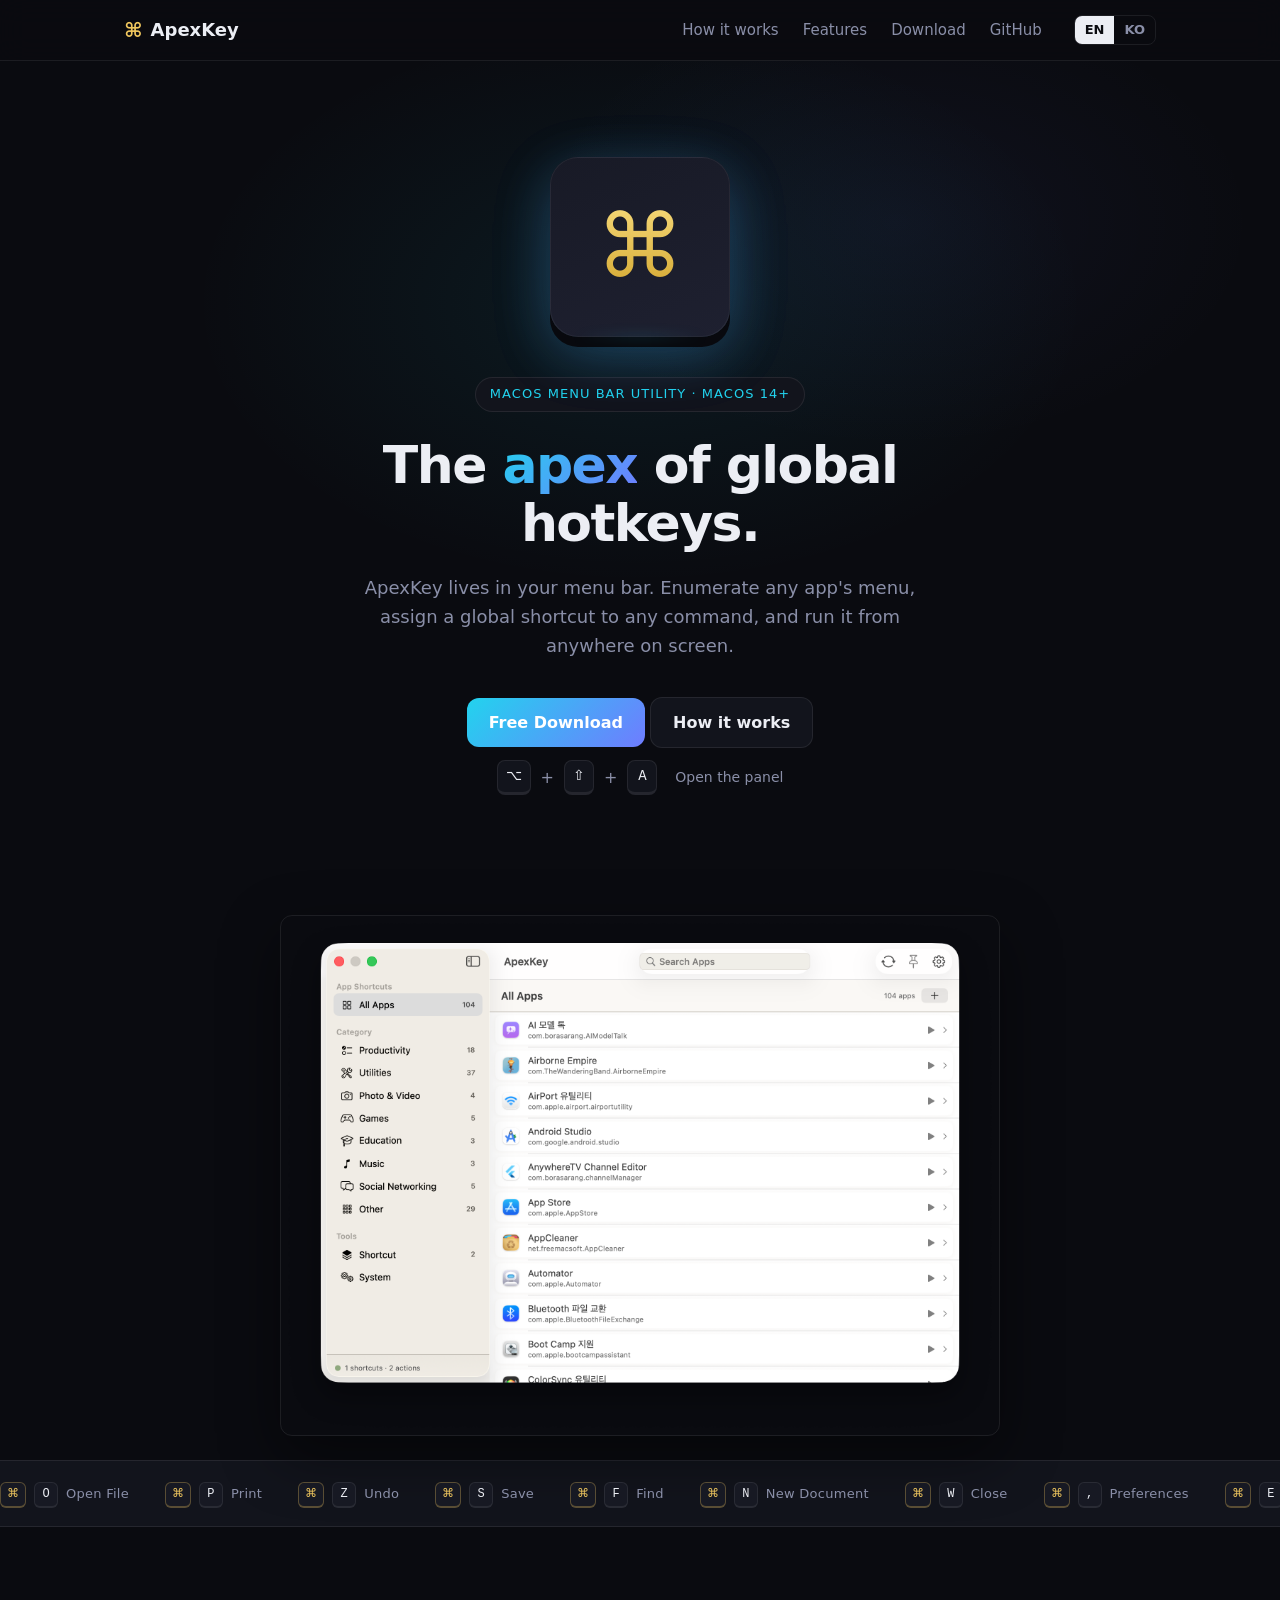
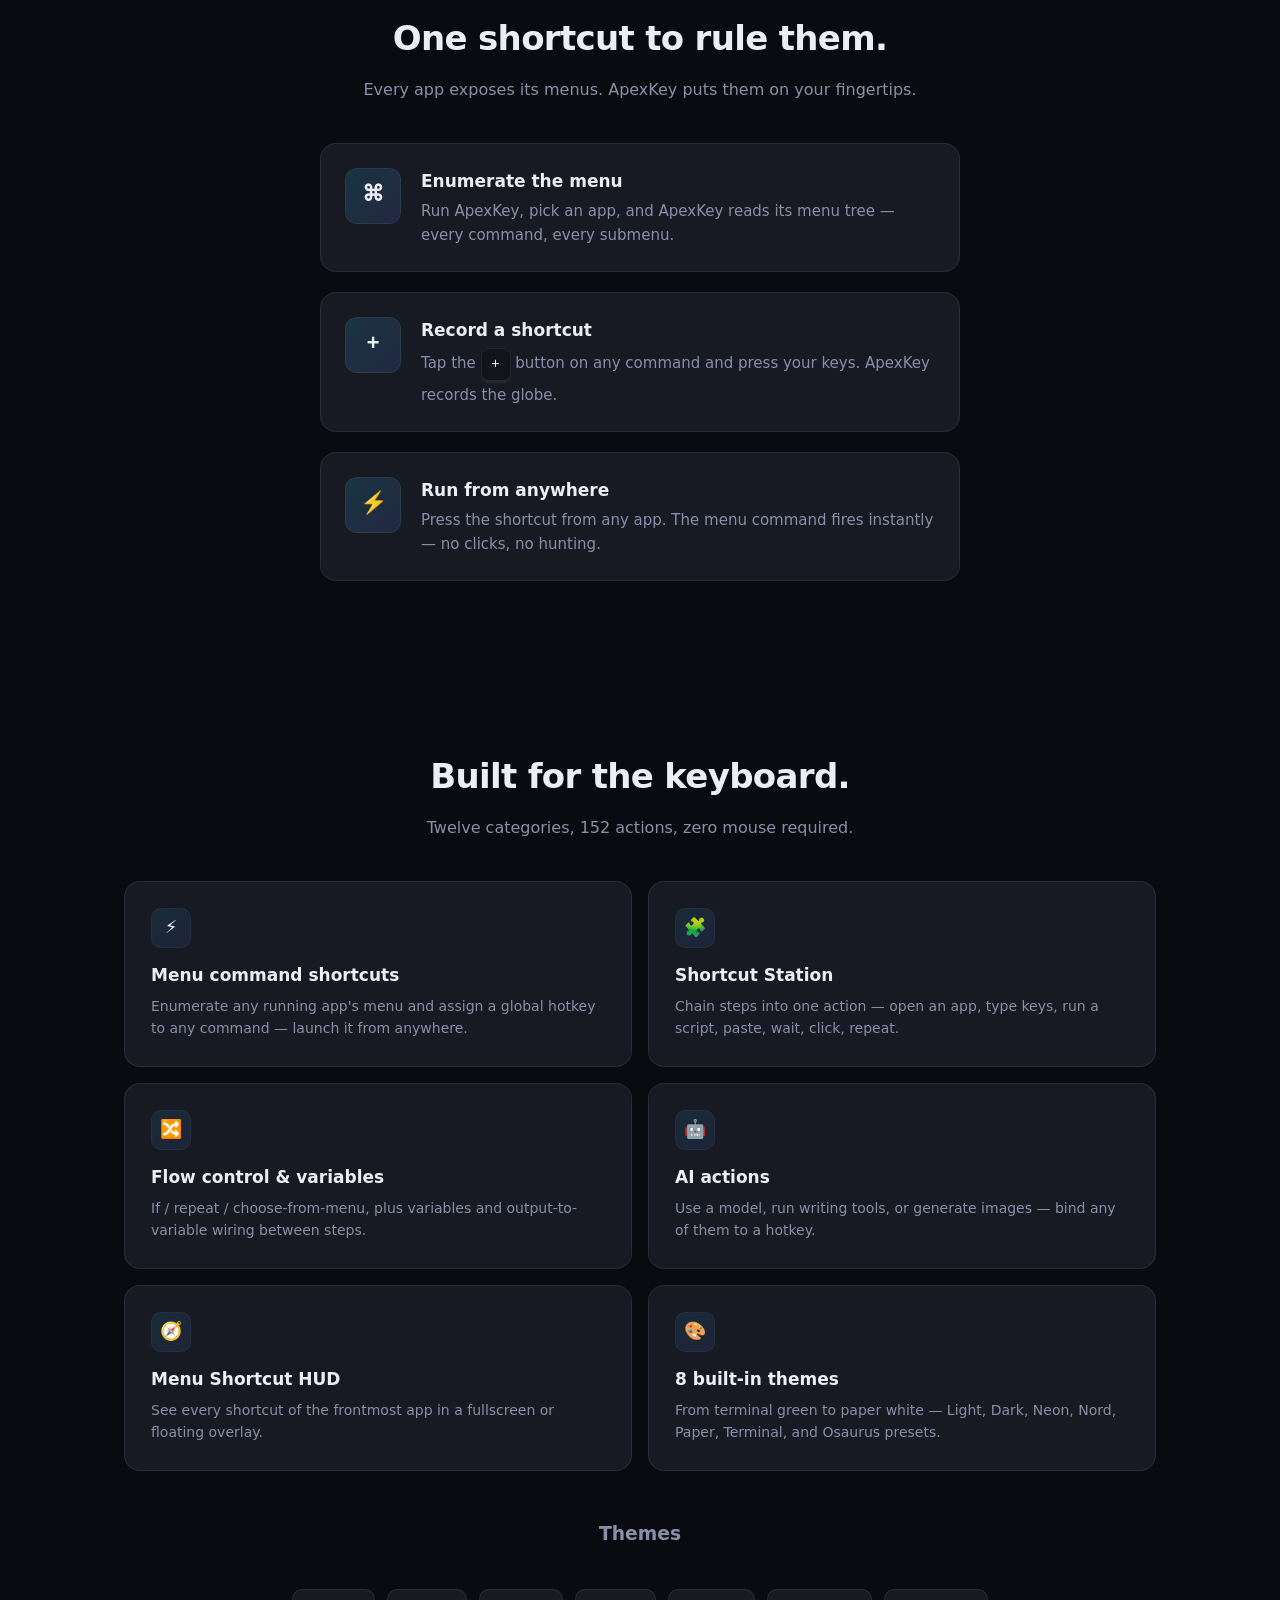
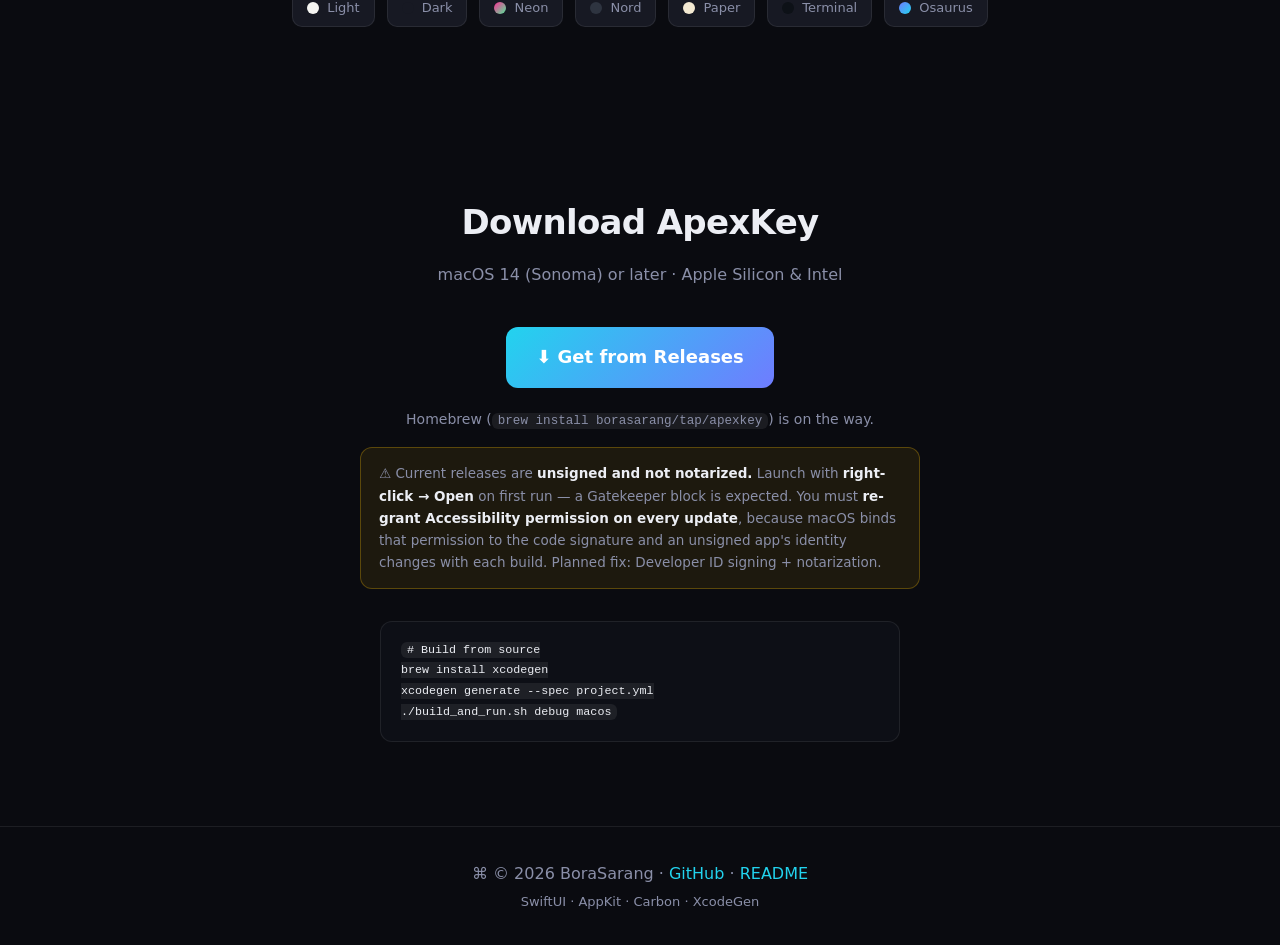
==== commit b271dd8d: "docs(macos): 무서명 릴리스 사실을 사용자에게 정직하게 고지 (T-166) 릴리스 노트 템플릿은 Gatekeeper 차단을 안내하면서 더 큰 불편은 말하지 않았다. 배포본" ====
--- a/website/index.html
+++ b/website/index.html
@@ -215,6 +215,13 @@
     <p class="download-note">
       Homebrew (<code>brew install borasarang/tap/apexkey</code>) is on the way.
     </p>
+    <p class="download-warn">
+      ⚠️ Current releases are <strong>unsigned and not notarized.</strong>
+      Launch with <strong>right-click → Open</strong> on first run — a Gatekeeper block is expected.
+      You must <strong>re-grant Accessibility permission on every update</strong>,
+      because macOS binds that permission to the code signature and an unsigned app's identity
+      changes with each build. Planned fix: Developer ID signing + notarization.
+    </p>
     <pre class="code-block"><code># Build from source
 brew install xcodegen
 xcodegen generate --spec project.yml
--- a/website/styles.css
+++ b/website/styles.css
@@ -270,6 +270,12 @@
 .download { background: var(--bg-elev); }
 .download-actions { display: flex; justify-content: center; margin-top: 8px; }
 .download-note { text-align: center; color: var(--text-muted); margin-top: 20px; font-size: 14px; }
+.download-warn {
+  max-width: 560px; margin: 16px auto 0; padding: 14px 18px; border-radius: 12px;
+  background: rgba(255, 193, 7, 0.08); border: 1px solid rgba(255, 193, 7, 0.28);
+  color: var(--text-muted); font-size: 13.5px; line-height: 1.65; text-align: left;
+}
+.download-warn strong { color: var(--text); }
 .code-block {
   margin: 32px auto 0; max-width: 520px; padding: 18px 20px; border-radius: 12px;
   background: #0d0f16; border: 1px solid var(--border); font-size: 13px; overflow-x: auto;
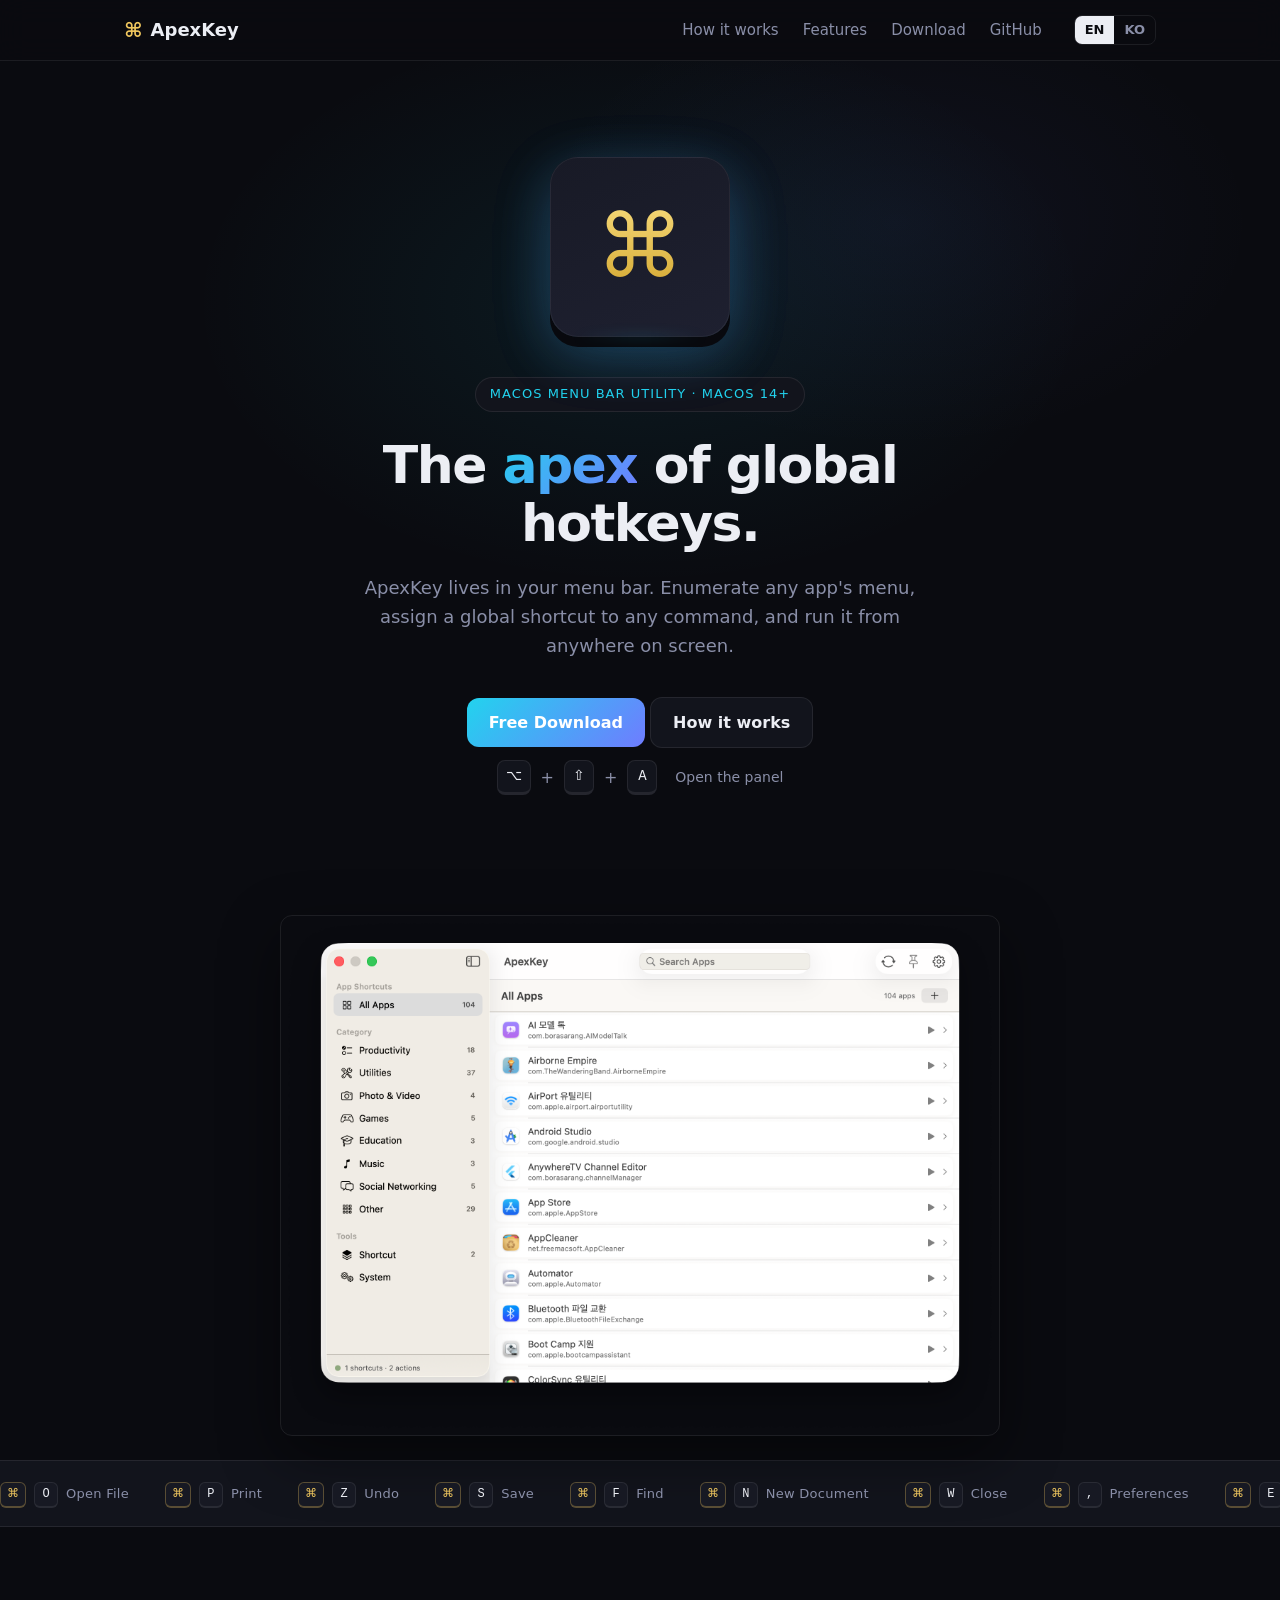
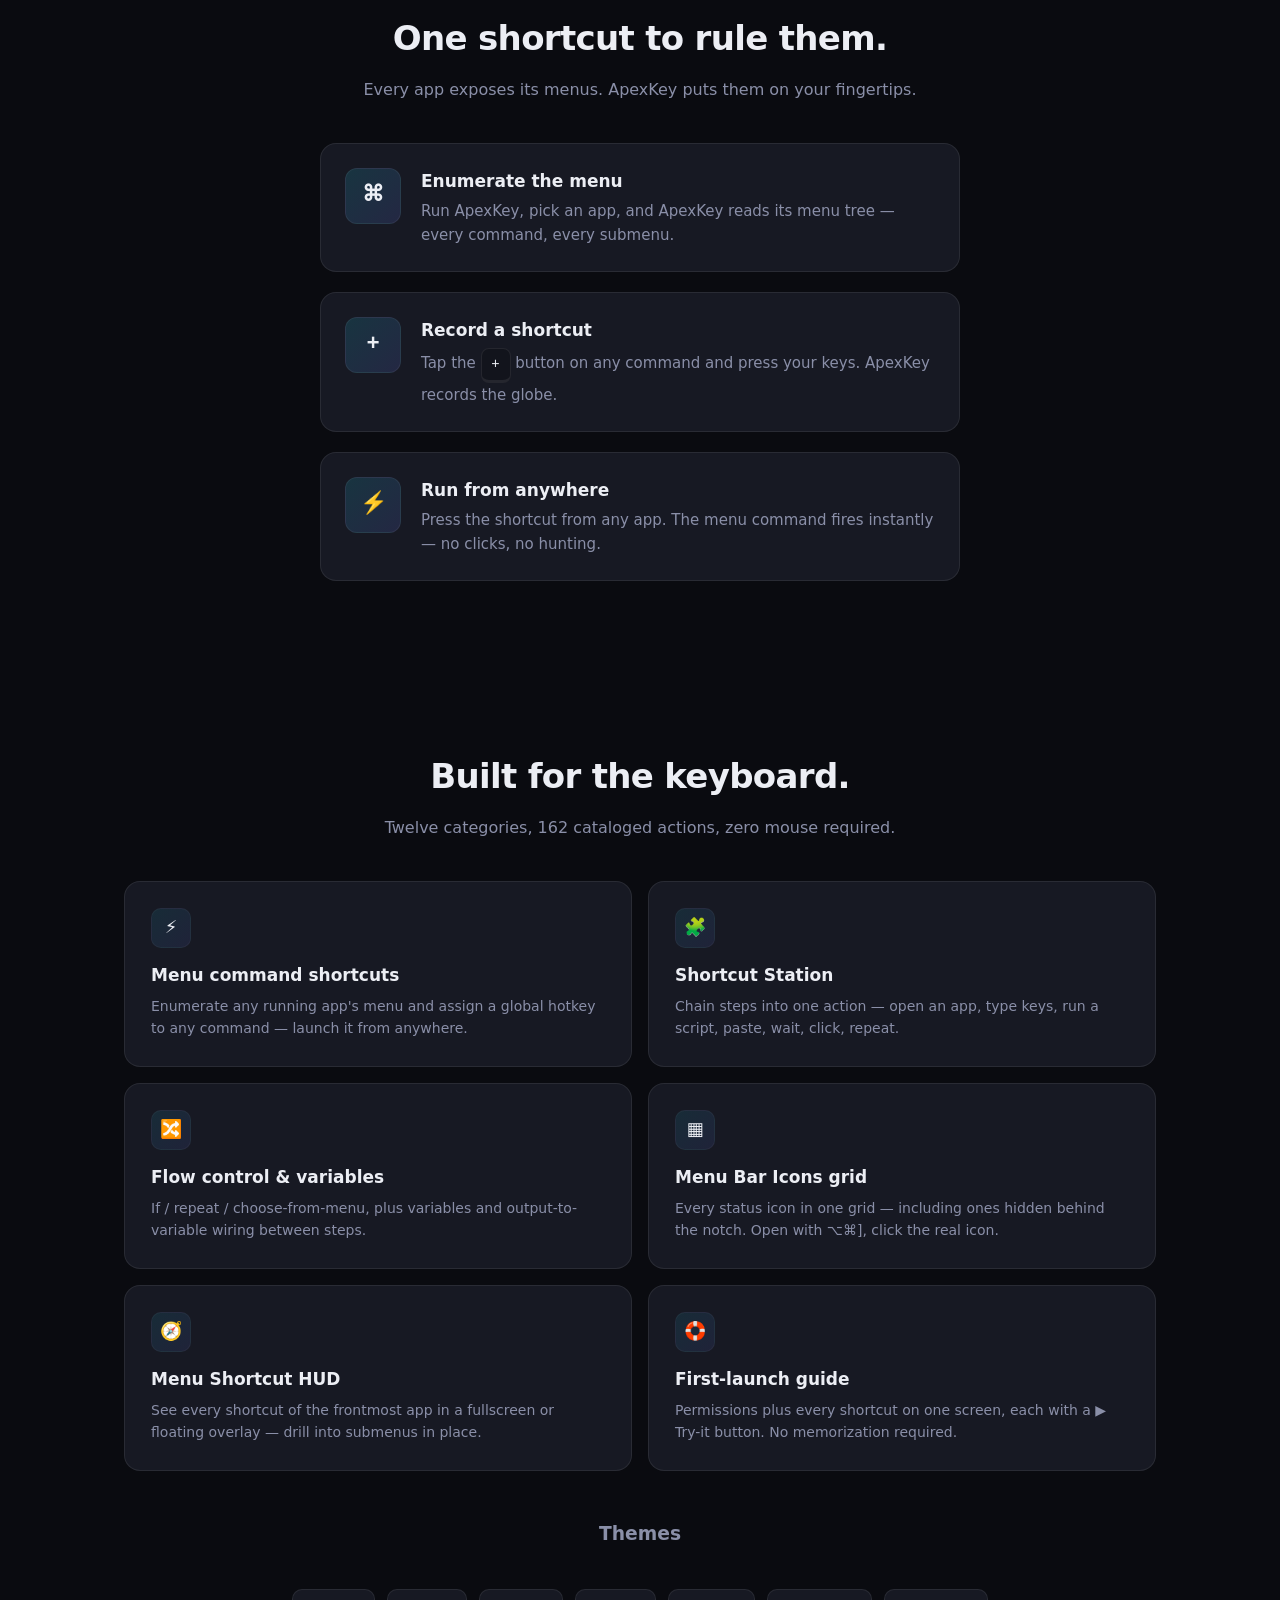
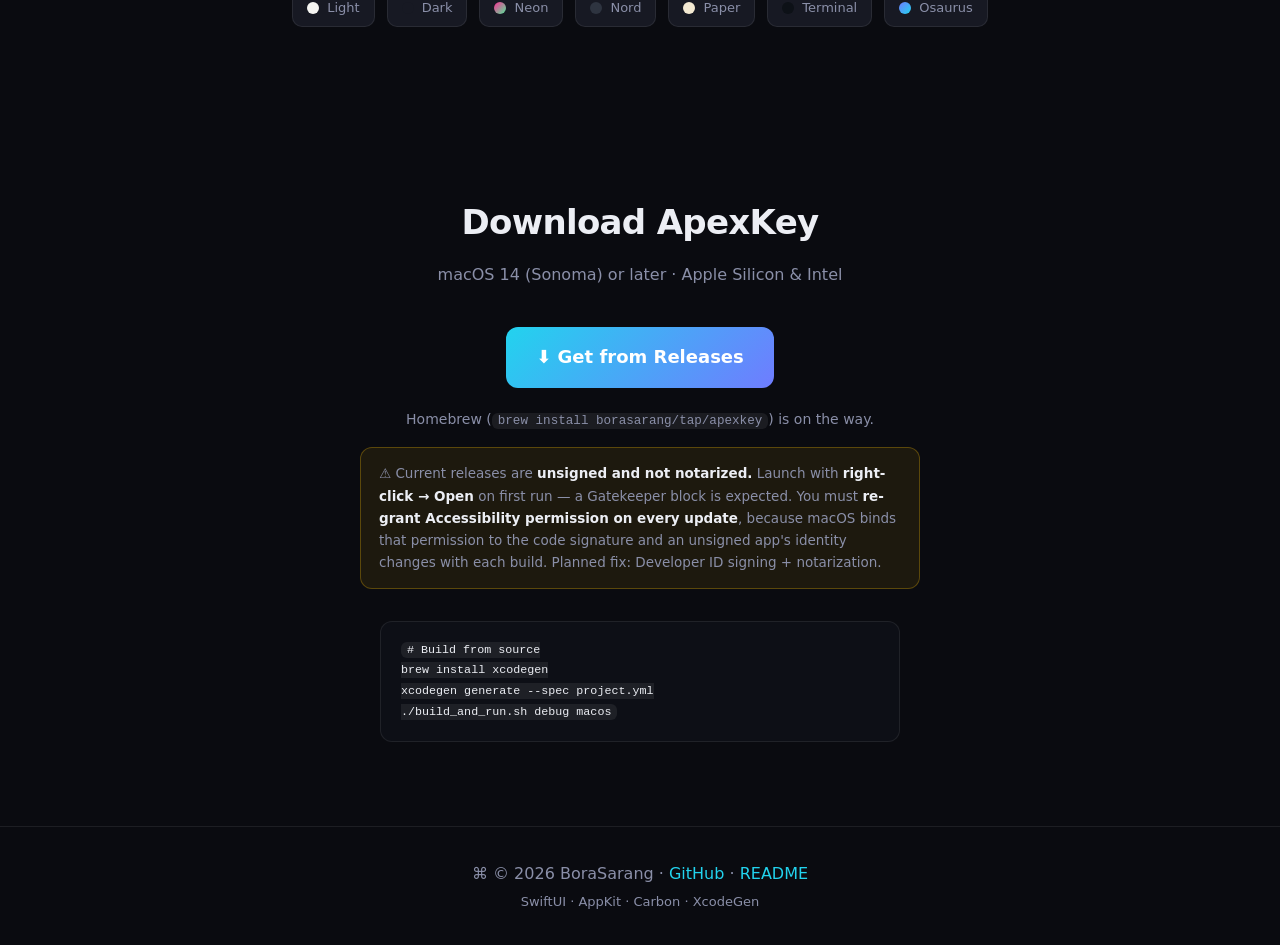
==== commit 0eb144e4: "release(macos): v1.4.0 메뉴바 아이콘·온보딩·설정 탭 (PLAN_v0.29·v0.30) - 메뉴바 아이콘 그리드 + ⌥⌘] + 병렬/SWR 열거 - Menu HU" ====
--- a/website/index.html
+++ b/website/index.html
@@ -4,7 +4,7 @@
 <meta charset="UTF-8" />
 <meta name="viewport" content="width=device-width, initial-scale=1.0" />
 <title>ApexKey — The apex of global hotkeys</title>
-<meta name="description" content="ApexKey is a global-hotkey macOS menu bar launcher. Enumerate any app's menu, assign a shortcut to any command, and run it from anywhere. Shortcut Station, automation, AI actions, 8 themes." />
+<meta name="description" content="ApexKey is a global-hotkey macOS menu bar launcher. Enumerate any app's menu, assign a shortcut to any command, and run it from anywhere. Shortcut Station, automation, menu bar icons grid, 8 themes." />
 <meta property="og:title" content="ApexKey" />
 <meta property="og:description" content="The apex of global hotkeys — trigger any app's menu command with a shortcut." />
 <meta property="og:type" content="website" />
@@ -155,7 +155,7 @@
 <section id="features">
   <div class="wrap">
     <h2 class="section-title">Built for the keyboard.</h2>
-    <p class="section-sub">Twelve categories, 152 actions, zero mouse required.</p>
+    <p class="section-sub">Twelve categories, 162 cataloged actions, zero mouse required.</p>
 
     <div class="feature-grid">
       <article class="feature-card">
@@ -174,19 +174,19 @@
         <p>If / repeat / choose-from-menu, plus variables and output-to-variable wiring between steps.</p>
       </article>
       <article class="feature-card">
-        <span class="feature-icon">🤖</span>
-        <h3>AI actions</h3>
-        <p>Use a model, run writing tools, or generate images — bind any of them to a hotkey.</p>
+        <span class="feature-icon">▦</span>
+        <h3>Menu Bar Icons grid</h3>
+        <p>Every status icon in one grid — including ones hidden behind the notch. Open with ⌥⌘], click the real icon.</p>
       </article>
       <article class="feature-card">
         <span class="feature-icon">🧭</span>
         <h3>Menu Shortcut HUD</h3>
-        <p>See every shortcut of the frontmost app in a fullscreen or floating overlay.</p>
-      </article>
-      <article class="feature-card">
-        <span class="feature-icon">🎨</span>
-        <h3>8 built-in themes</h3>
-        <p>From terminal green to paper white — Light, Dark, Neon, Nord, Paper, Terminal, and Osaurus presets.</p>
+        <p>See every shortcut of the frontmost app in a fullscreen or floating overlay — drill into submenus in place.</p>
+      </article>
+      <article class="feature-card">
+        <span class="feature-icon">🛟</span>
+        <h3>First-launch guide</h3>
+        <p>Permissions plus every shortcut on one screen, each with a ▶ Try-it button. No memorization required.</p>
       </article>
     </div>
 
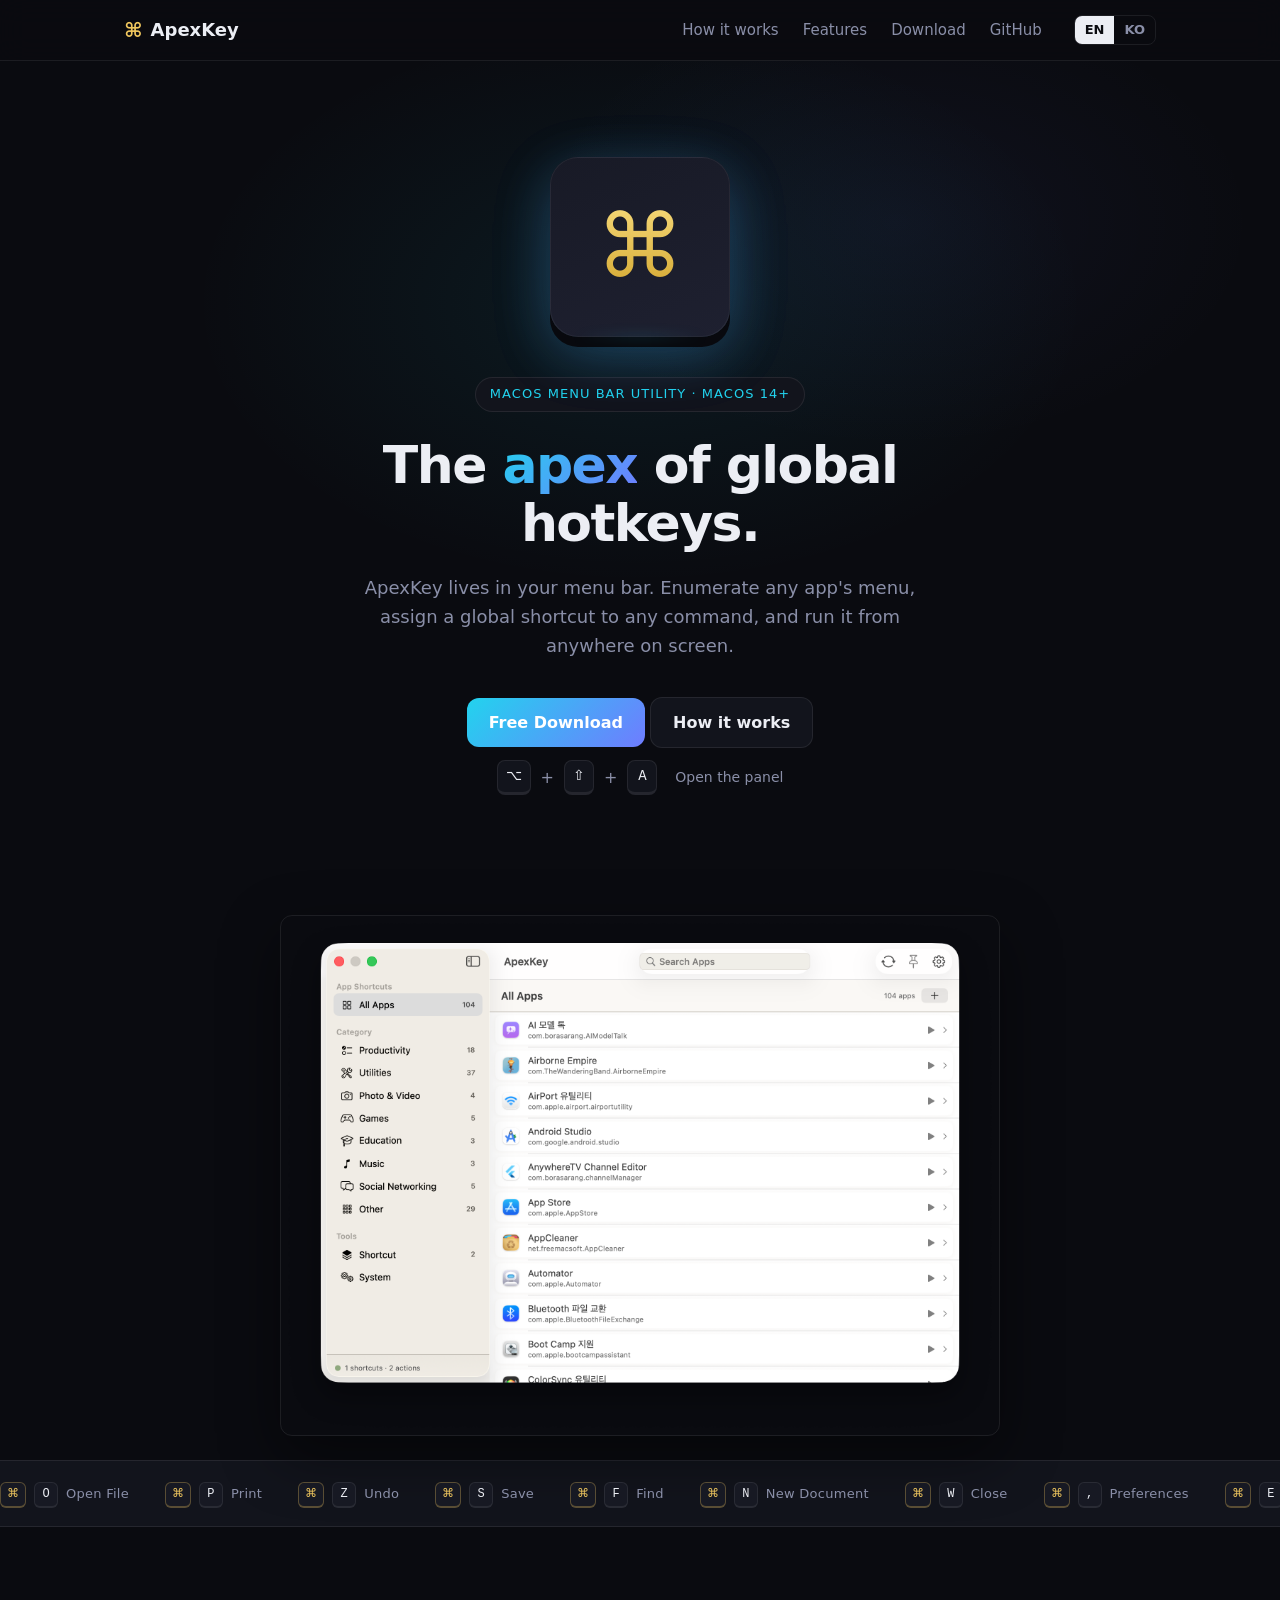
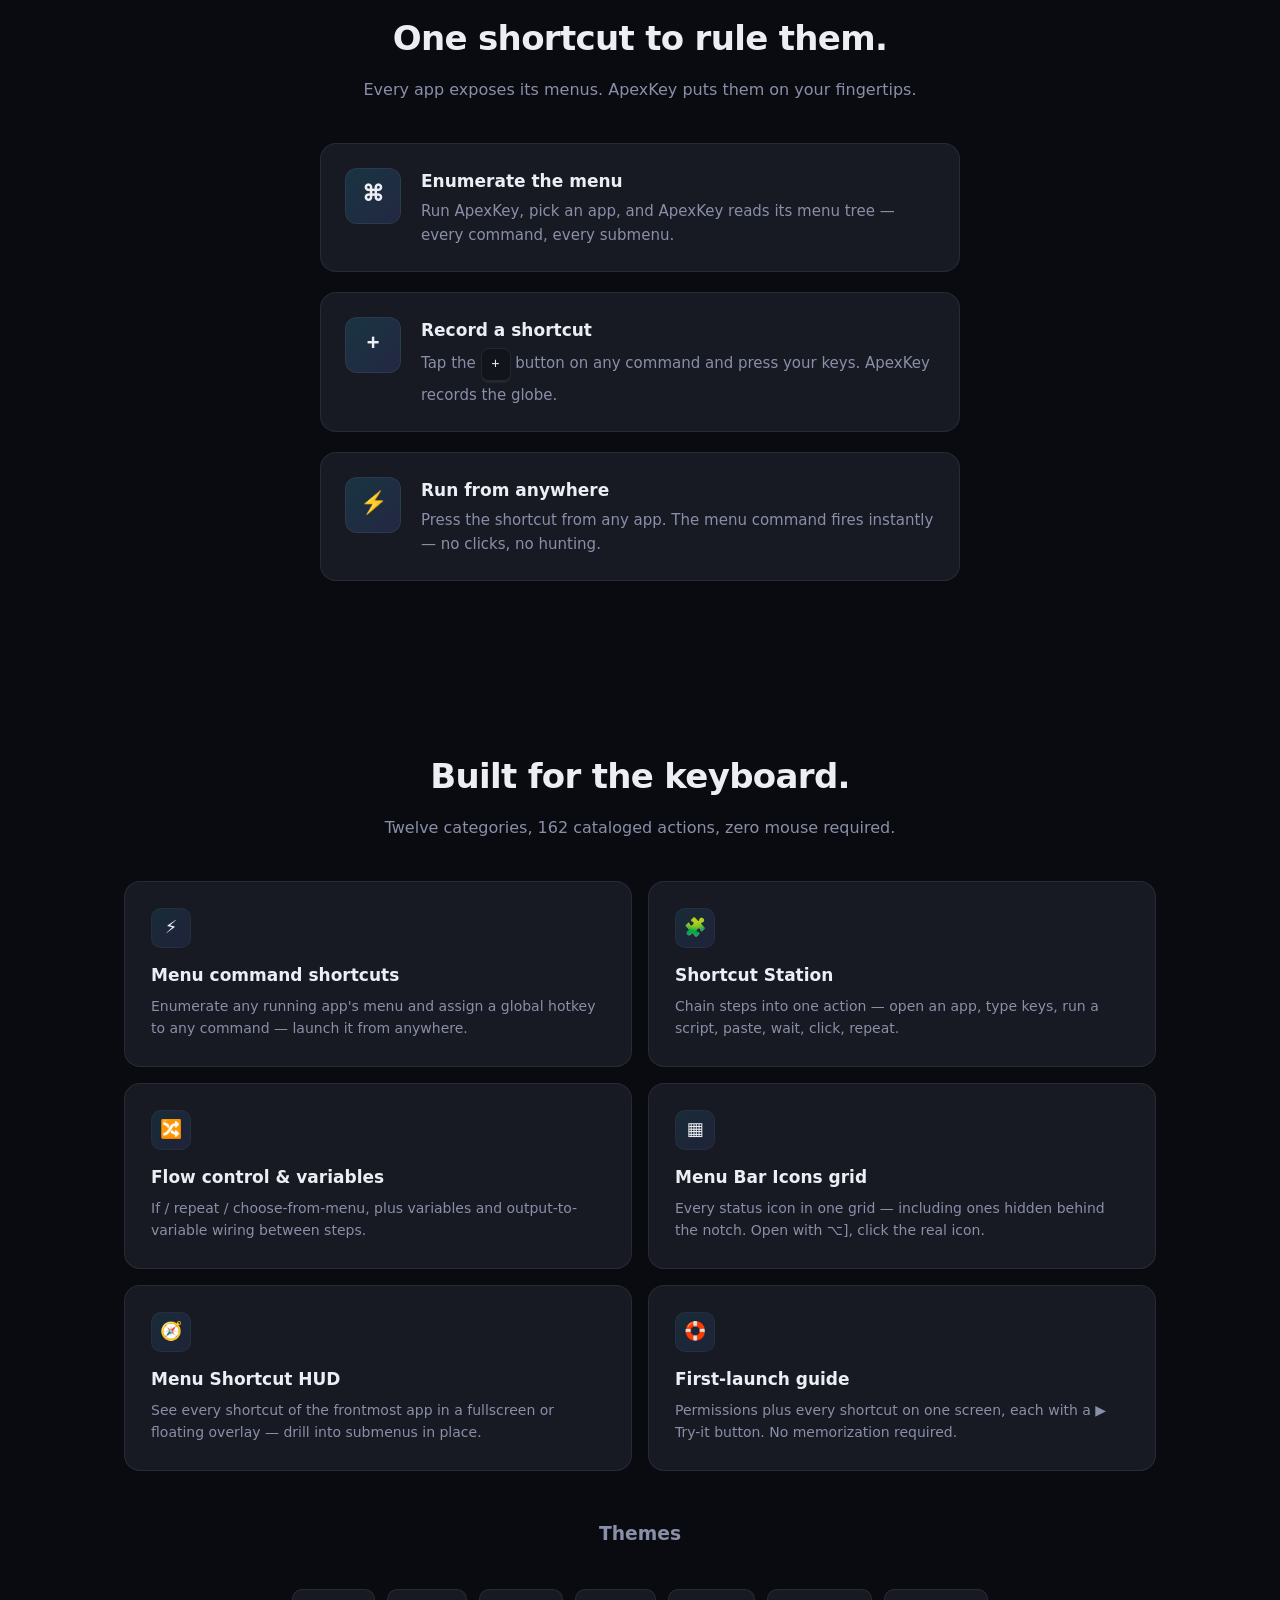
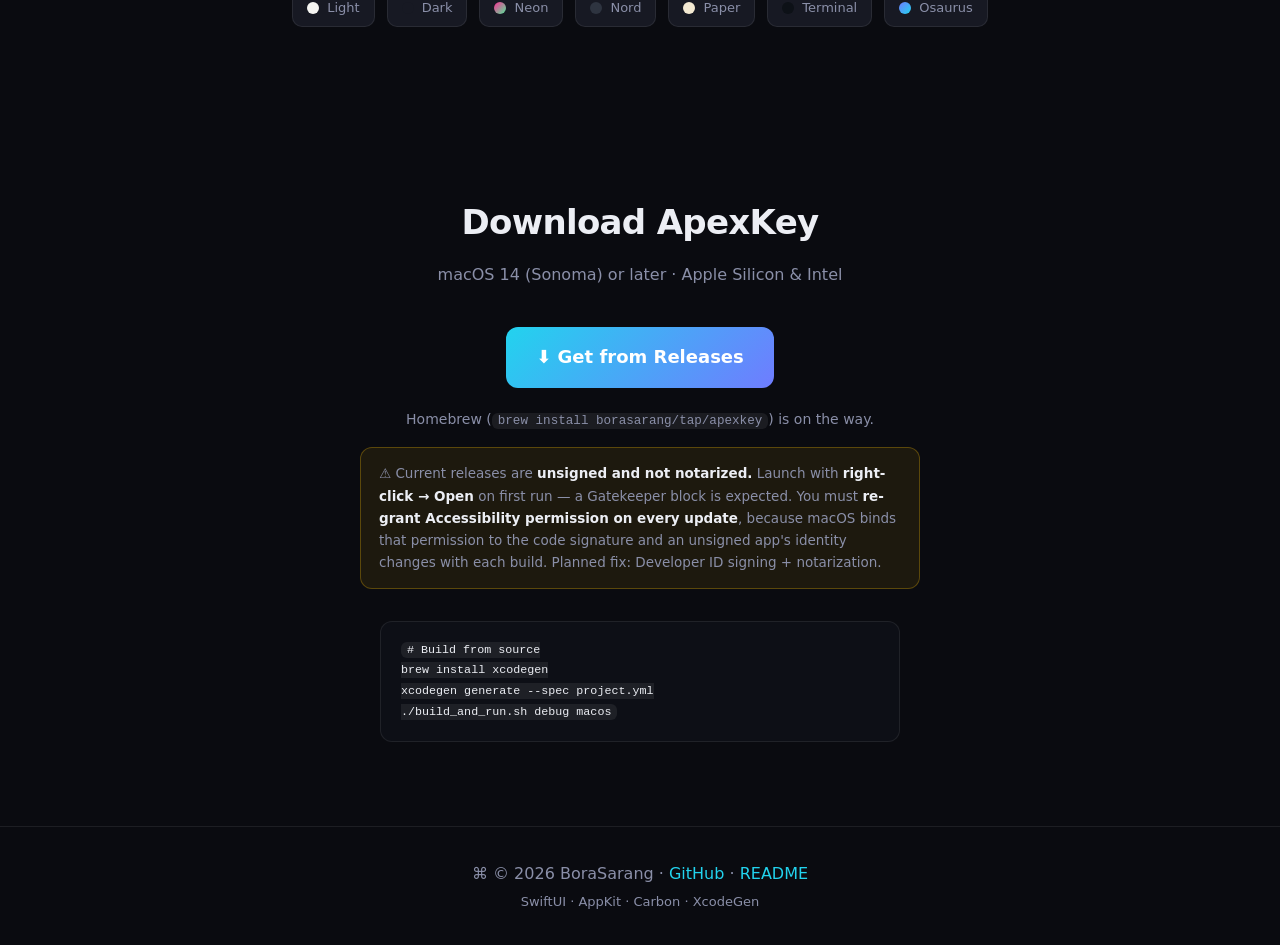
==== commit 6a70a443: "feat(macos): 메뉴 Hub·아이콘 그리드 개선·단축키 기본값 변경 - 좌클릭 Hub 팝오버(실행/설정 2탭), '메인 창 열기' open-only 개명 - 그리드: 유연 " ====
--- a/website/index.html
+++ b/website/index.html
@@ -176,7 +176,7 @@
       <article class="feature-card">
         <span class="feature-icon">▦</span>
         <h3>Menu Bar Icons grid</h3>
-        <p>Every status icon in one grid — including ones hidden behind the notch. Open with ⌥⌘], click the real icon.</p>
+        <p>Every status icon in one grid — including ones hidden behind the notch. Open with ⌥], click the real icon.</p>
       </article>
       <article class="feature-card">
         <span class="feature-icon">🧭</span>
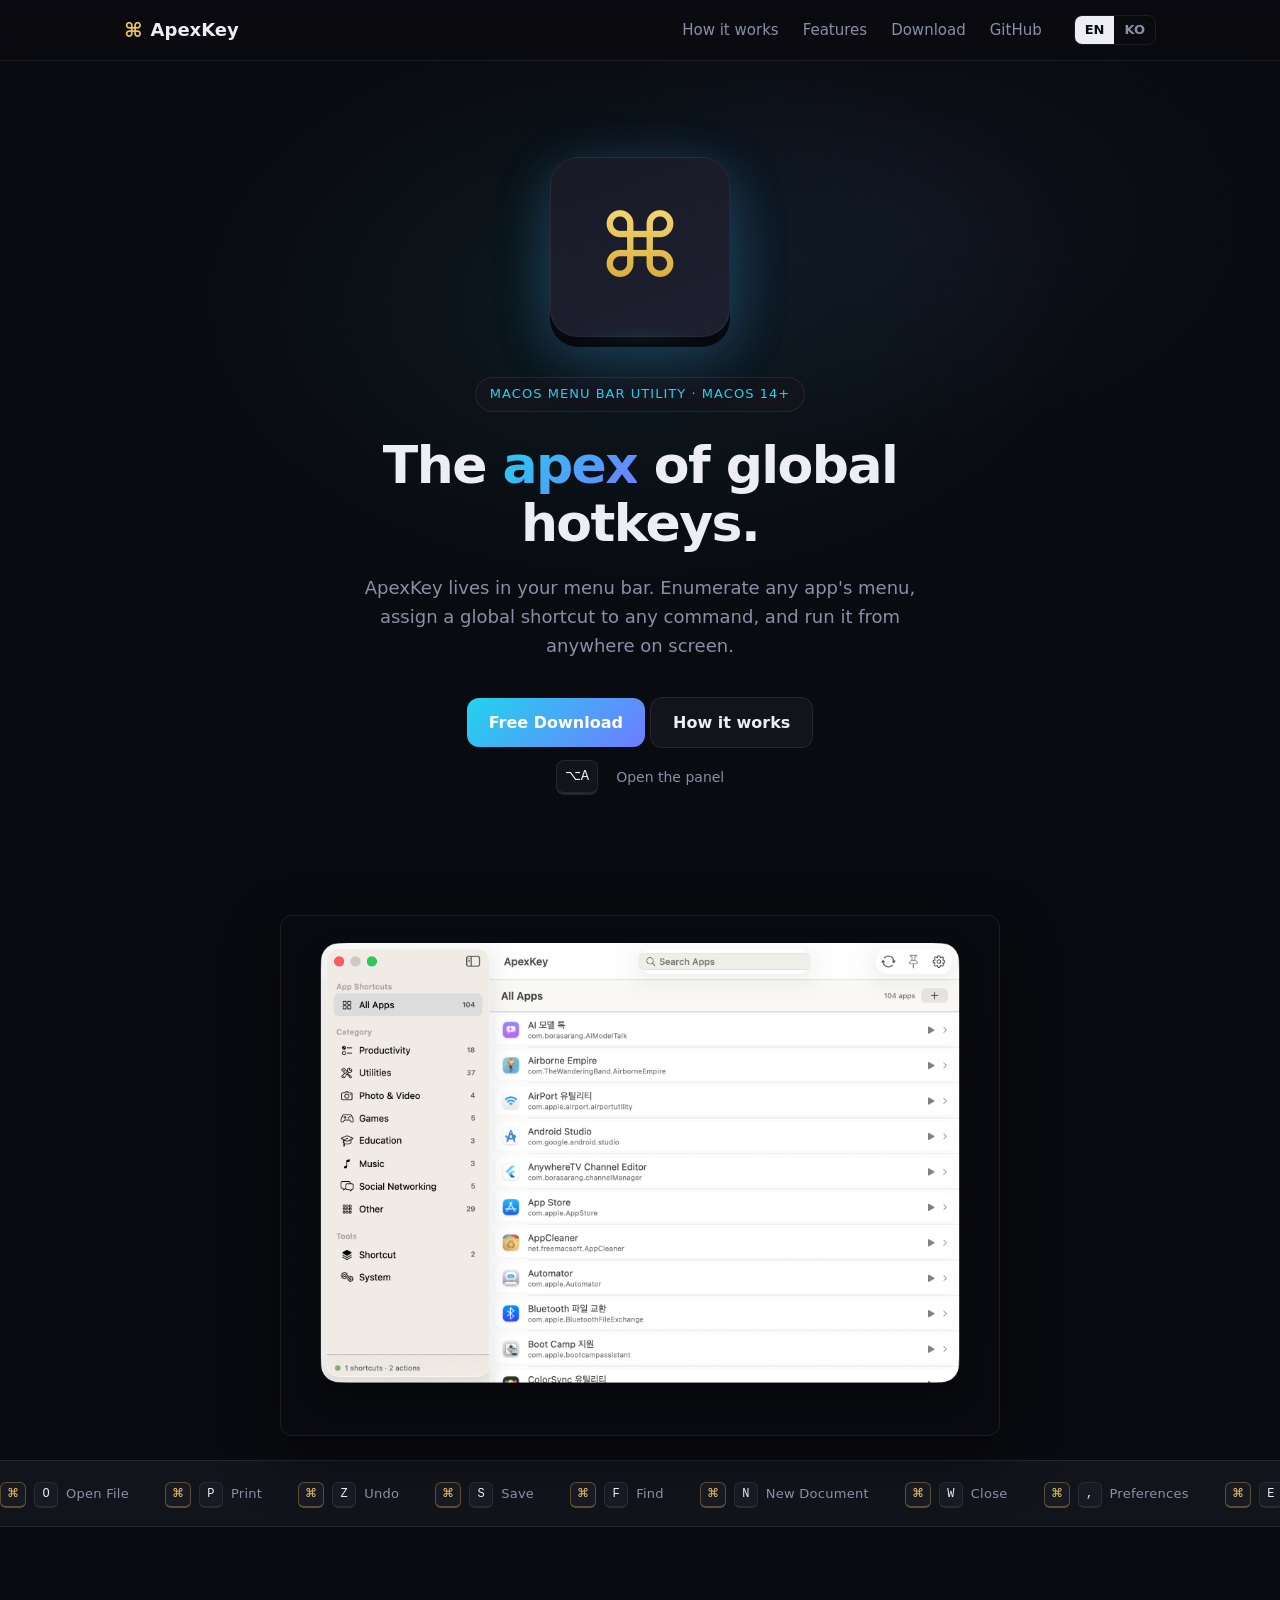
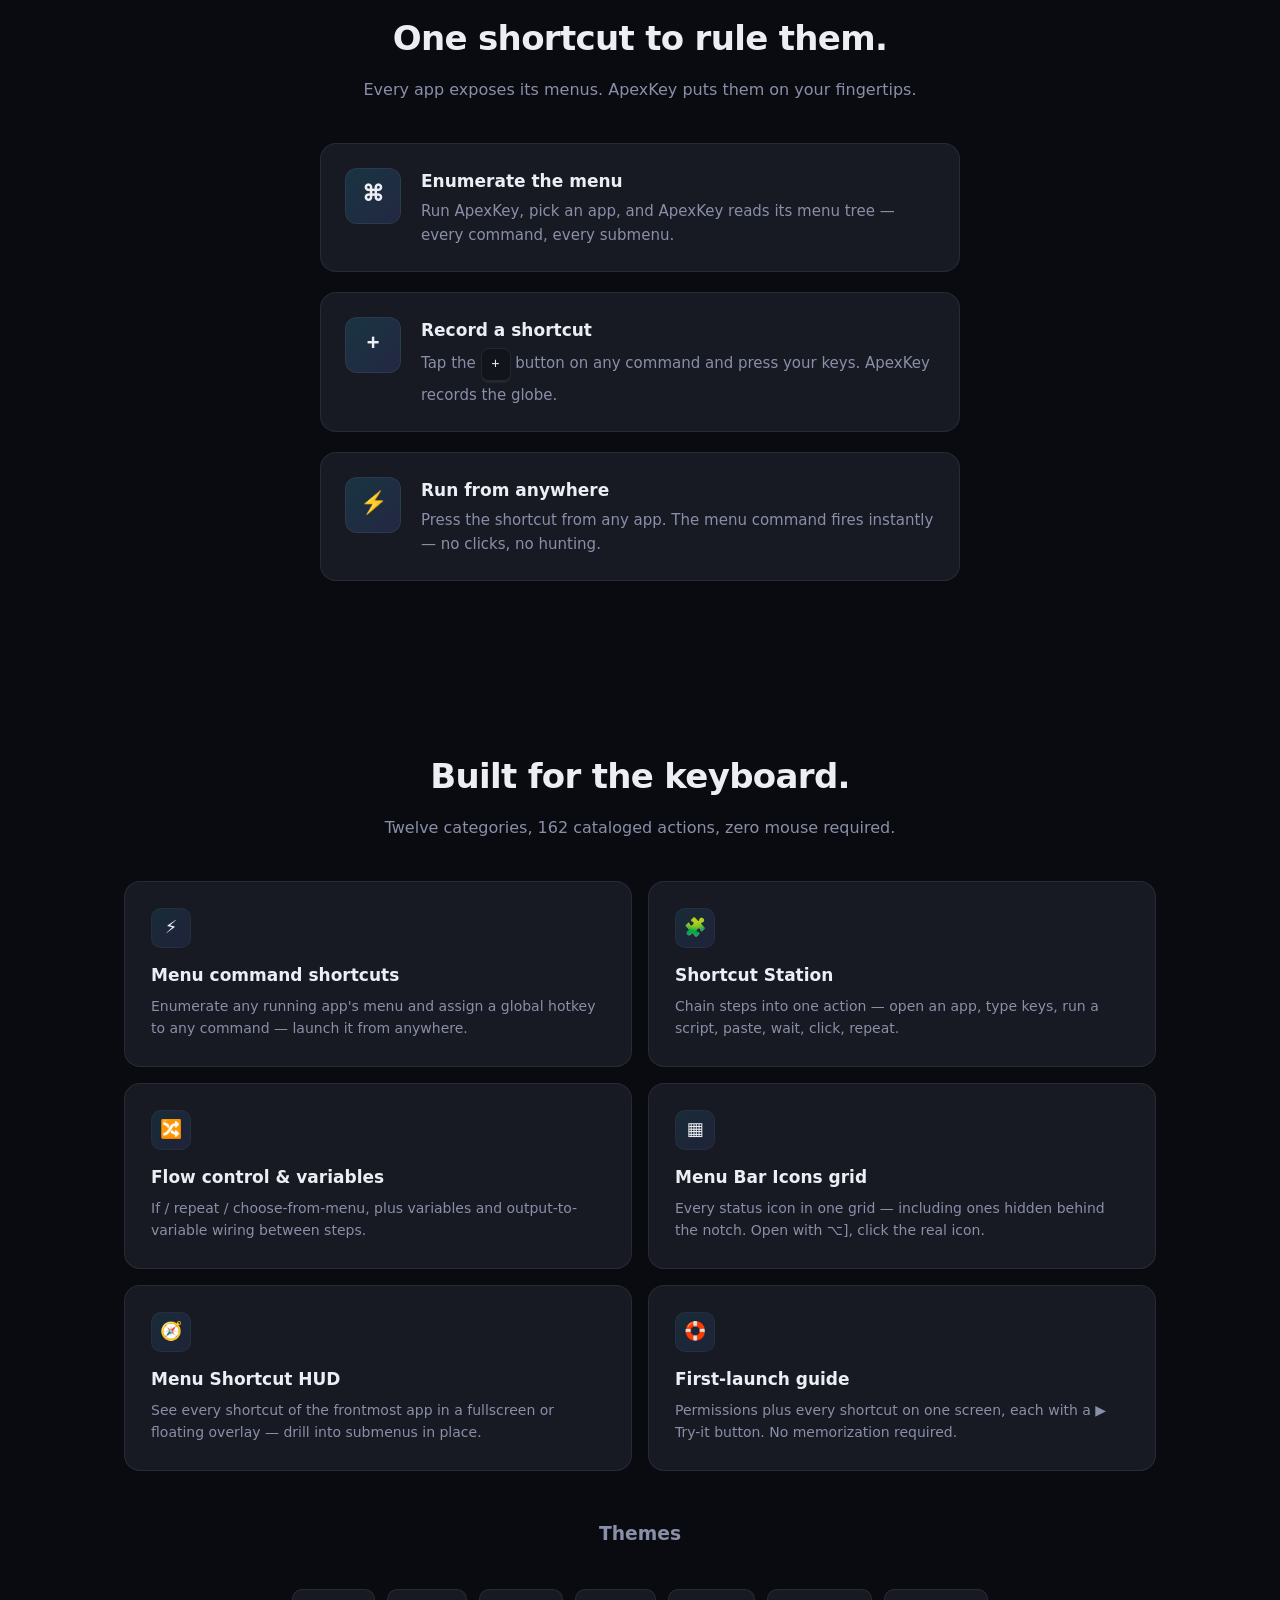
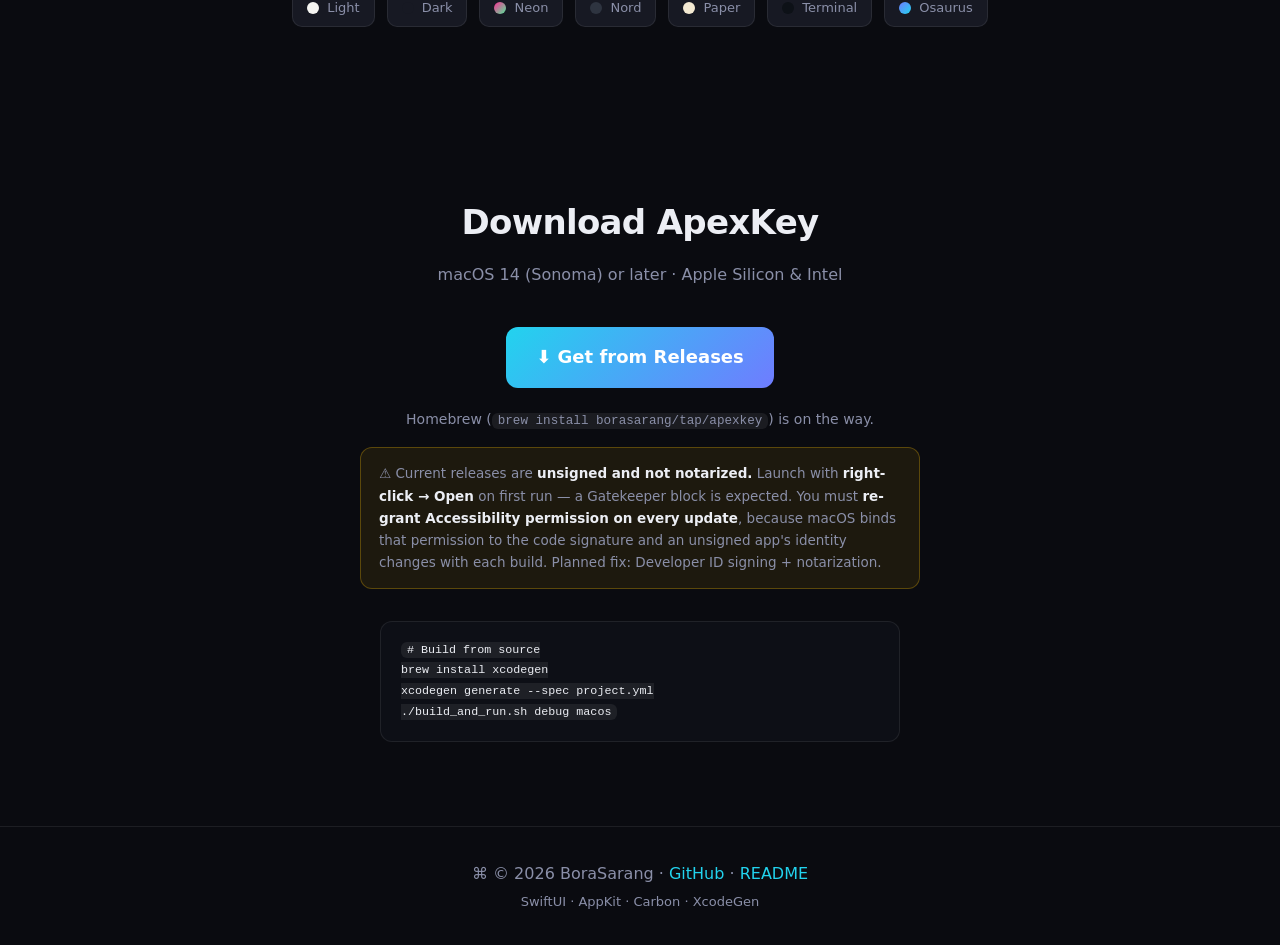
==== commit 4b50f94e: "fix(macos): 리뷰 5패스 반영 (싱크·기능·성능·UI·리팩터) - 싱크: 웹사이트 히어로·README·체크리스트 정합 - 기능: repeat 원천 일치, 팔레트 front" ====
--- a/website/index.html
+++ b/website/index.html
@@ -46,7 +46,7 @@
       <a class="btn btn-ghost" href="#how">How it works</a>
     </div>
     <div class="hero-kbd">
-      <span class="kbd">⌥</span><span class="plus">+</span><span class="kbd">⇧</span><span class="plus">+</span><span class="kbd">A</span>
+      <span class="kbd">⌥A</span>
       <span class="hero-kbd-label">Open the panel</span>
     </div>
   </div>
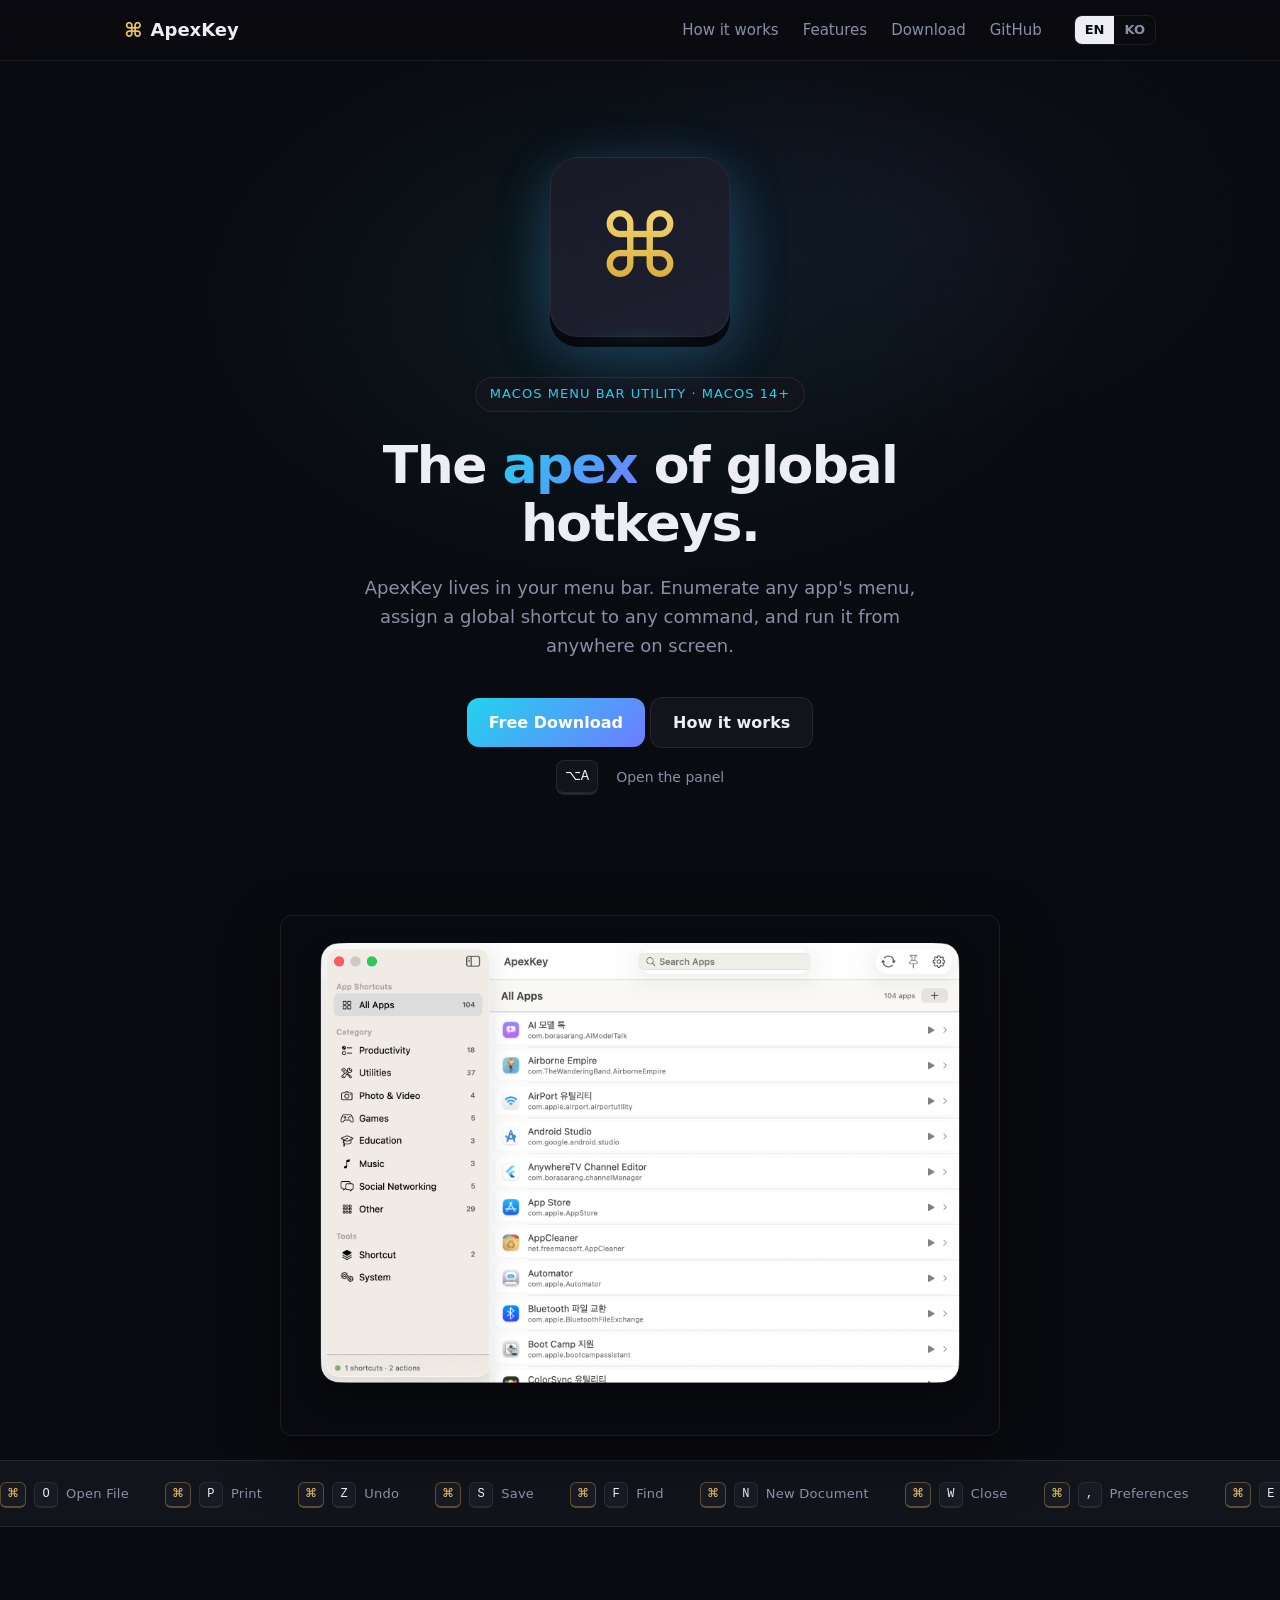
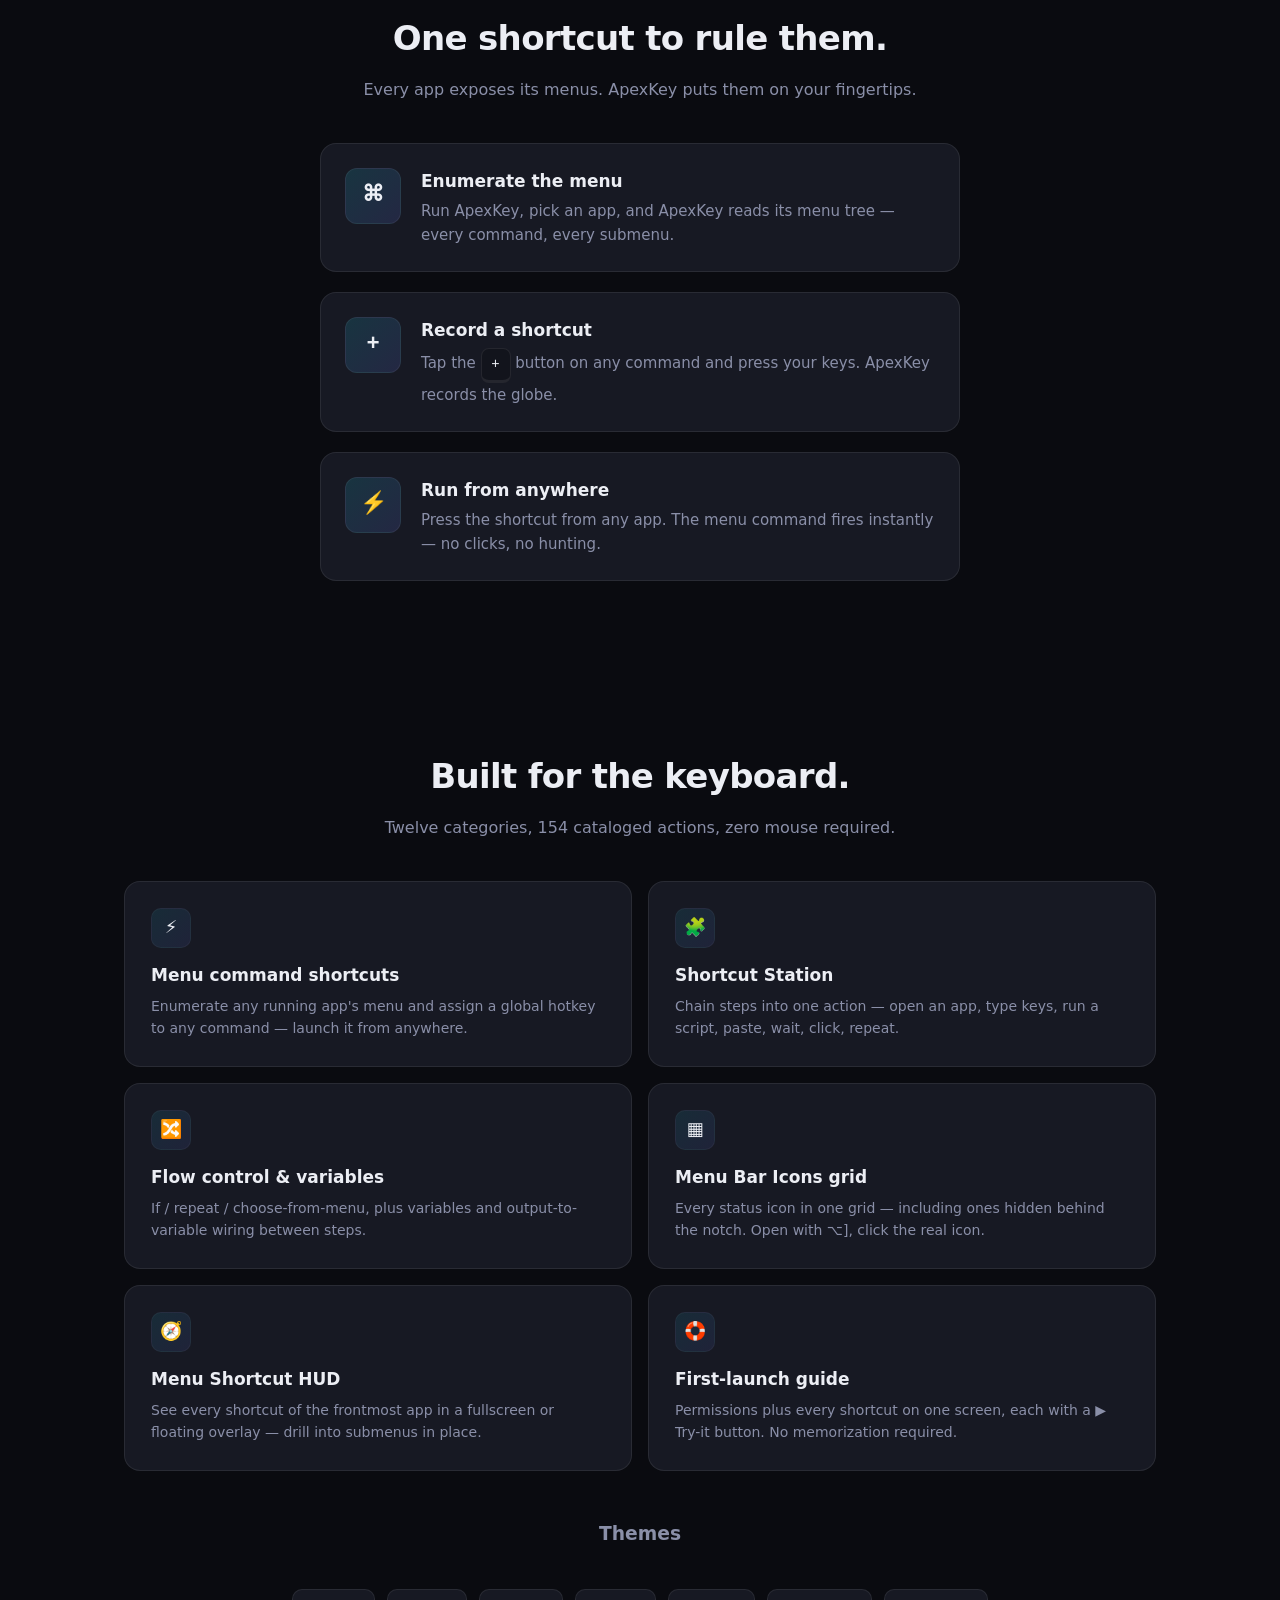
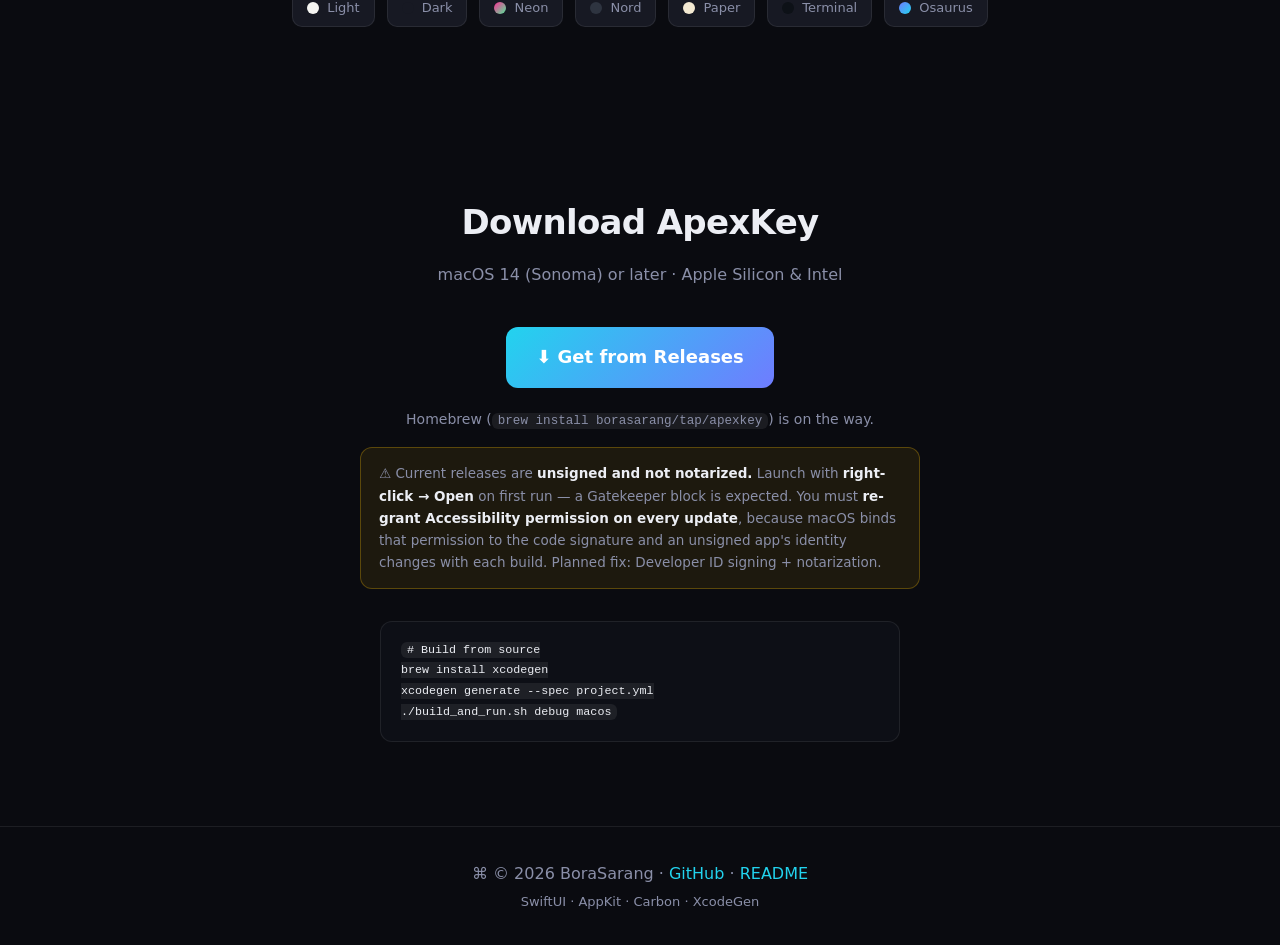
==== commit aa8b1277: "feat(macos): 터미널에서 열기 액션 (T-195) 파인더에서 고른 폴더를 iTerm2/터미널에서 여는 액션을 카탈로그에 등록한다.  - 신규 `ActionType.open" ====
--- a/website/index.html
+++ b/website/index.html
@@ -155,7 +155,7 @@
 <section id="features">
   <div class="wrap">
     <h2 class="section-title">Built for the keyboard.</h2>
-    <p class="section-sub">Twelve categories, 162 cataloged actions, zero mouse required.</p>
+    <p class="section-sub">Twelve categories, 154 cataloged actions, zero mouse required.</p>
 
     <div class="feature-grid">
       <article class="feature-card">
